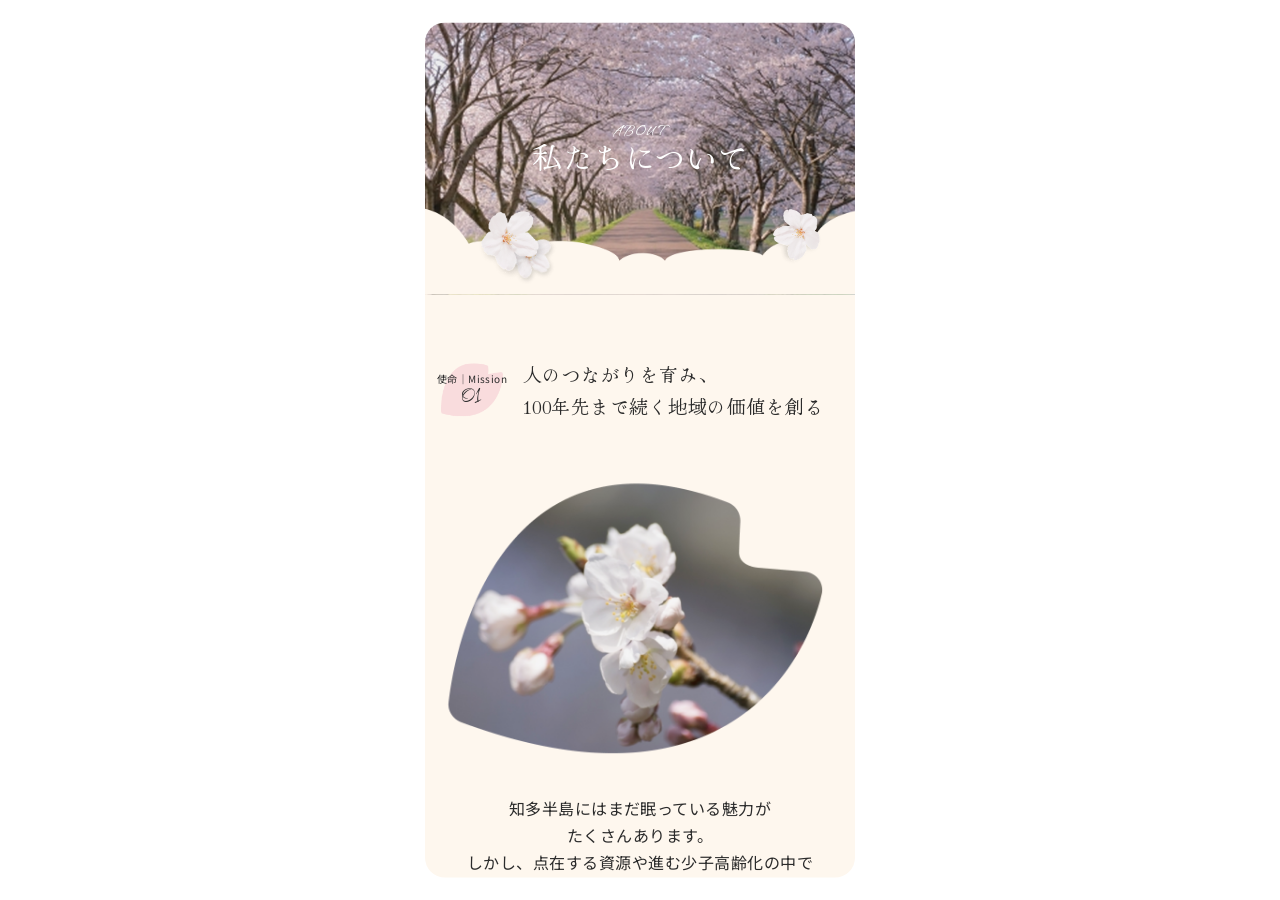
==== about.html @ f83f424d "about page 作成1" ====
<!doctype html>
<html lang="ja">

<head>
    <meta charset="UTF-8" />
    <meta name="viewport" content="width=device-width, initial-scale=1.0" />
    <title>
        一般社団法人
        心晴塾｜知多半島を桜の半島へ。地域活性化・環境・教育プロジェクト
    </title>
    <meta name="description"
        content="一般社団法人 心晴塾は、知多半島に10年で1万本の桜を植樹し、観光資源の創出、地域経済の活性化、次世代教育を推進しています。桜オーナー制度やeスポーツを通じた多世代交流など、持続可能な地域づくりを共創するパートナー・スポンサーを募集中です。" />

    <!-- Googleフォント -->
    <link rel="preconnect" href="https://fonts.googleapis.com" />
    <link rel="preconnect" href="https://fonts.gstatic.com" crossorigin />
    <link
        href="https://fonts.googleapis.com/css2?family=Hina+Mincho&family=Noto+Sans+JP:wght@100..900&family=Sassy+Frass&family=Vujahday+Script&display=swap"
        rel="stylesheet" />

    <!-- css -->
    <link rel="stylesheet" href="main.css" />
</head>

<body>
    <div class="petals">
        <!-- 画面左 -->
        <div class="petal"
            style="left: 5%; animation-duration: 13s;  animation-delay: 0s;   width: 30px; height: 30px;"></div>
        <div class="petal"
            style="left: 10%; animation-duration: 13s;  animation-delay: 6s;   width: 50px; height: 50px;"></div>
        <div class="petal"
            style="left: 25%; animation-duration: 13s;  animation-delay: 2.5s;   width: 36px; height: 36px;"></div>
        <div class="petal"
            style="left: 20%; animation-duration: 13s;  animation-delay: 10s;   width: 40px; height: 40px;"></div>
        <!-- 画面右 -->
        <div class="petal"
            style="left: 70%; animation-duration: 13s;  animation-delay: 6s;   width: 32px; height: 32px;"></div>
        <div class="petal" style="left: 82%; animation-duration: 13s; animation-delay: 1s; width: 40px; height: 40px;">
        </div>
        <div class="petal"
            style="left: 94%;  animation-duration: 13s; animation-delay: 10s; width: 34px; height: 34px;"></div>
    </div>

    <div class="body"> <!-- .body 430px固定 -->
        <div class="body__inner"> <!-- inner スクロール部分 -->

            <header></header>

            <main id="about">
                <div class="fv">
                    <h2 class="section-title"><span>ABOUT</span>私たちについて</h2>
                    <img src="img/fv-bg2.png" alt="背景" class="fv-bg">
                    <img src="img/haanbira-3.png" alt="花びら" class="hanabira-1 hanabira">
                    <img src="img/haanbira-3.png" alt="花びら" class="hanabira-2 hanabira">
                    <img src="img/haanbira-3.png" alt="花びら" class="hanabira-3 hanabira">
                </div>
                <section id="mission" class="wrapper">
                    <div class="box-title">
                        <div class="hanabira">
                            <span class="sub">使命｜Mission</span>
                            <span class="num">01</span>
                        </div>
                        <h2 class="box-title__main">
                            人のつながりを育み、<br>
                            100年先まで続く地域の価値を創る</h2>
                    </div>
                    <img src="img/about-sakura-1.png" alt="about-sakura-1">
                    <div class="intro-text">
                        <p class="text">知多半島にはまだ眠っている魅力が<br>たくさんあります。<br>
                            しかし、点在する資源や進む少子高齢化の中で<br>
                            町の活気が少しずつ失われているのも<br>事実です。 </p>

                        <p class="text">私たちは地域の人々が自らの手で<br>
                            未来を彩る力を信じています。<br>桜をシンボルに、映画やeスポーツという<br>
                            新しい感性を掛け合わせる。</p>

                        <p class="text">一本の苗木を植えるような小さな一歩が、<br>
                            やがて町全体を包み込み、<br>毎年誰もが帰りたくなるような<br>
                            「誇れる故郷」を創り出します。</p>
                    </div>

                    <div class="card-area">
                        <div class="box">
                            <ul class="cards">

                                <li class="card">
                                    <div class="card__header">
                                        <span class="en">TREE PLANTING</span>
                                        <span class="num">01</span>
                                    </div>

                                    <div class="card__body">
                                        <h3 class="title">次世代への責任</h3>
                                        <p class="lead">10年後、20年後の子どもたちが「この町が好きだ」と胸を張れる環境を、今ここから育みます。</p>
                                    </div>
                                </li>

                                <li class="card">
                                    <div class="card__header">
                                        <span class="en">TREE PLANTING</span>
                                        <span class="num">02</span>
                                    </div>

                                    <div class="card__body">
                                        <h3 class="title">地域の絆を深める</h3>
                                        <p class="lead">桜・映画・eスポーツ。共通の感動を通じて、
                                            世代を超えた多角的なコミュニティを再生します。</p>
                                    </div>
                                </li>

                                <li class="card">
                                    <div class="card__header">
                                        <span class="en">TREE PLANTING</span>
                                        <span class="num">03</span>
                                    </div>

                                    <div class="card__body">
                                        <h3 class="title">持続可能な成長</h3>
                                        <p class="lead">一時的なイベントで終わらせません。年間を通じて人が訪れるような仕組みづくりと独自の地域ブランドを確立します。</p>
                                    </div>
                                </li>
                            </ul>
                        </div>
                    </div>
                </section>

                <img src="img/about-divider.png" alt="about-divider">

                <section id="vision" class="wrapper">
                    <div class="box-title">
                        <div class="hanabira">
                            <span class="sub">未来｜Vision</span>
                            <span class="num">02</span>
                        </div>
                        <h2 class="box-title__main">
                            知多半島を“桜で人が巡り、<br>
                            心が巡る半島”へ</h2>
                    </div>
                    <img src="img/about-sakura-2.png" alt="about-sakura-2">
                    <div class="intro-text">
                        <p class="text">私たちが目指すのは単に桜を植えることではありません。
                            桜を軸に、人・教育・観光・文化が循環する
                            持続可能な地域モデルを実現することです。</p>

                        <p class="text">半島全体を一本の美しい「桜回廊」でつなぎ、
                            この場所を、世界中の人々が一生に一度は訪れたいと願う聖地へと塗り替えていきます。</p>
                    </div>

                    <div class="card-area">
                        <h3 class="section-title">1万本の桜がつむぐ、<br>4つの未来。</h3>
                        <p class="description">
                            10年で1万本の植樹を行い、42.195kmに及ぶ「桜ロード」を整備します。
                            これは、風景を変えるだけでなく、
                            観光・教育・地域の絆を再生するための挑戦です。
                        </p>
                        <div class="box">
                            <ul class="cards">

                                <li class="card">
                                    <div class="card__header">
                                        <span class="en">TREE PLANTING</span>
                                        <span class="num">01</span>
                                    </div>

                                    <div class="card__body">
                                        <h4 class="title">観光資源の創出</h4>
                                        <p class="lead">半島を彩る42.195kmの「桜回廊」を整備。毎年春に大規模イベントを開催し、国内外から人を呼び込む新たなシンボルを創ります。
                                        </p>
                                    </div>
                                </li>

                                <li class="card">
                                    <div class="card__header">
                                        <span class="en">TREE PLANTING</span>
                                        <span class="num">02</span>
                                    </div>

                                    <div class="card__body">
                                        <h4 class="title">次世代教育の場</h4>
                                        <p class="lead">桜を「植え、育てる」体験を通じ、子どもたちが郷土愛を育み、環境保全の大切さを学ぶ「生きた教育の場」を提供します。</p>
                                    </div>
                                </li>

                                <li class="card">
                                    <div class="card__header">
                                        <span class="en">TREE PLANTING</span>
                                        <span class="num">03</span>
                                    </div>

                                    <div class="card__body">
                                        <h4 class="title">地域経済の活性化</h4>
                                        <p class="lead">観光＋教育＋企業連携の複合モデルを構築。四季折々のイベントを通じて、年間を通して地域に活気と収益をもたらします。</p>
                                    </div>
                                </li>

                                <li class="card">
                                    <div class="card__header">
                                        <span class="en">TREE PLANTING</span>
                                        <span class="num">04</span>
                                    </div>

                                    <div class="card__body">
                                        <h4 class="title">現代文化と伝統の融合</h4>
                                        <p class="lead">地域の自然を守りながら、映画やeスポーツといった現代文化を融合。
                                            古き良き伝統を、新しい形で次世代へと引き継ぎます。</p>
                                    </div>
                                </li>
                            </ul>
                        </div>
                    </div>
                </section>

                <img src="img/about-divider2.png" alt="about-divider2">

                <section id="value" class="wrapper">
                    <div class="box-title">
                        <div class="hanabira">
                            <span class="sub">指針｜Value</span>
                            <span class="num">03</span>
                        </div>
                        <h2 class="box-title__main">私たちの約束すること</h2>
                    </div>
                    <img src="img/about-sakura-3.png" alt="about-sakura-3">
                    <div class="intro-text">
                        <p class="text">人を起点に。<br>
                            すべての事業は「目の前の一人」から始める。<br>
                            未来に残る価値を創る。<br>
                            短期ではなく、100年後に誇れる仕事をする共創する。<br>
                            企業・地域・学校・個人と手を取り合い、<br>
                            学び続ける地域をつくる。<br>
                            教育・体験・対話を通じて人間力を育む。</p>
                    </div>
                </section>

                <img src="img/about-divider3.png" alt="about-deco">

                <section id="message" class="wrapper">
                    <div class="box-title">
                        <div class="hanabira">
                            <span class="sub">想い｜Message</span>
                            <span class="num">04</span>
                        </div>
                        <h2 class="box-title__main">代表あいさつ</h2>
                    </div>
                    <div class="intro-text">
                        <p class="text message">「未来を植え、今を育てる。」<br>
                            私たちは、“桜を植える団体”ではありません。<br>
                            桜をきっかけに、人と人が出会い、関わり、<br>
                            そして新しい価値が生まれ続ける「仕組み」を創る団体です。</p>

                        <p class="text">知多半島は、歴史・文化・産業に
                            恵まれた素晴らしい地域です。
                            しかし一方で、若者の流出や地域の分断、
                            「訪れる理由の弱さ」という課題も抱えています。</p>

                        <p class="text">だからこそ私たちは、
                            この地に“毎年帰ってきたくなる理由”を
                            つくりたいと考えました。</p>

                        <p class="text">その象徴が「桜」です。
                            桜は、人の人生と深く結びつく存在です。
                            入学、卒業、出会い、別れ——
                            誰もが心の中に、桜の記憶を持っています。</p>

                        <p class="text">だからこそ私たちは、桜を「植える」のではなく、桜を通じて「人の記憶と関係性」を育てていきます。</p>
                        <p class="text"> また、私たちが大切にしているのは
                            “人の根っこを育てること”です。</p>

                        <p class="text">地域の歴史を学び、
                            先人の想いに触れ、
                            目の前の人に手を差し伸べる——</p>

                        <p class="text">そんな人が一人でも増えたとき、
                            その町は確実に強く、優しくなります。</p>

                        <p class="text">桜は、すぐには大きくなりません。時間をかけて根を張り、
                            やがて人々を集める存在になります。</p>

                        <p class="text">それは、まちづくりも、人づくりも同じです。</p>
                        <p class="text">私たちはこれからも、地域・企業・学校・行政と共に、この知多半島に“100年後も誇れる風景”を残していきます。</p>

                        <p class="text">一人ひとりの想いが重なり、
                            やがて満開になるその日を信じて。</p>

                        <p class="text">一般社団法人 心晴塾 <br>
                            代表　山中 智之</p>










                        </p>
                    </div>
                </section>

                <section id="company" class="wrapper">
                    <div class="box-title">
                        <div class="hanabira">
                            <span class="sub">私達｜Company</span>
                            <span class="num">05</span>
                        </div>
                        <h2 class="box-title__main">団体概要</h2>
                    </div>
                    <div class="inner">
                        <dl class="profile-list">
                            <div class="profile-item">
                                <dt>会社名</dt>
                                <dd>一般社団法人　心晴塾</dd>
                            </div>
                            <div class="profile-item">
                                <dt>設立</dt>
                                <dd>テキストテキストテキストテキスト</dd>
                            </div>
                            <div class="profile-item">
                                <dt>代表</dt>
                                <dd>山中智之</dd>
                            </div>
                            <div class="profile-item">
                                <dt>所在地</dt>
                                <dd>
                                    〒475-0081<br>
                                    愛知県半田市平地町4-165
                                </dd>
                            </div>
                            <div class="profile-item">
                                <dt>代表電話</dt>
                                <dd><a href="tel:080-9496-3177">080-9496-3177</a></dd>
                            </div>
                            <div class="profile-item">
                                <dt>メール</dt>
                                <dd><a href="mailto:yamanaka.shokupan@gmail.com">yamanaka.shokupan@gmail.com</a></dd>
                            </div>
                            <div class="profile-item">
                                <dt>事業内容</dt>
                                <dd>
                                    <ul>
                                        <li>桜の植樹・桜ロード整備による観光基盤の創出</li>
                                        <li>映画、eスポーツを活用した地域イベントの振興</li>
                                        <li>自治体・企業と連携した地域ブランディング事業</li>
                                    </ul>
                                </dd>
                            </div>
                        </dl>
                    </div>
                </section>

                <section class="contact">
                    <div class="wrapper">
                        <a class="flex">
                            <div class="left">
                                <h2 class="contact-title">CONTACT</h2>
                                <p class="contact-text">ご質問やご提案は、<br>いつでもお気軽にお送りください。</p>
                            </div>
                            <div class="right">
                                <img src="img/arrow.png" alt="矢印" class="arrow">
                            </div>
                        </a>
                    </div>
                </section>
---- main.css ----
@charset "UTF-8";
*,
*::before,
*::after {
  box-sizing: border-box;
}

body,
h1,
h2,
h3,
h4,
p,
figure,
blockquote,
dl,
dd {
  margin: 0;
}

ul,
ol {
  list-style: none;
  padding: 0;
  margin: 0;
}

html {
  scroll-behavior: smooth;
}

body {
  min-height: 100vh;
  text-rendering: optimizeSpeed;
  line-height: 1.5;
}

a {
  text-decoration: none;
  color: inherit;
}

img,
picture {
  max-width: 100%;
  display: block;
}

input,
button,
textarea,
select {
  font: inherit;
}

.section-title {
  line-height: 1.3;
  letter-spacing: 0.03em;
  font-weight: 700;
}

.text {
  line-height: 1.7;
  letter-spacing: 0.03em;
  font-weight: 400;
}

html {
  font-size: 62.5%;
}

body {
  font-size: 1.6rem;
  font-family: "Noto Sans JP", sans-serif;
  line-height: 1.7;
  letter-spacing: 0.03em;
  color: #2B2B2B;
  overflow-x: hidden;
  -webkit-font-smoothing: antialiased;
  margin: 0;
  background-image: url(../img/background.png);
  background-size: cover;
  background-position: center;
  background-attachment: fixed;
  position: fixed;
  z-index: 0;
}
@media (max-width: 768px) {
  body {
    background-image: none;
    background-color: #FFFFFF;
  }
}

a {
  text-decoration: none;
  color: inherit;
  display: inline-block;
  transition: opacity 0.3s;
}
a:hover {
  opacity: 0.7;
}

img {
  width: 100%;
  vertical-align: bottom;
  object-fit: cover;
}

.body {
  width: 430px;
  height: 95vh;
  position: fixed;
  top: 50%;
  left: 50%;
  transform: translate(-50%, -50%);
  text-align: center;
  border-radius: 20px;
  background-color: #FFFFFF;
  overflow: hidden;
  z-index: 1;
}
@media (max-width: 768px) {
  .body {
    width: 100%;
    height: 100vh;
    top: 0;
    transform: translate(-50%, 0);
    border-radius: 0;
  }
}
.body__inner {
  width: 100%;
  height: 100%;
  overflow-y: scroll;
  scroll-behavior: auto;
}
.body__inner::-webkit-scrollbar {
  display: none;
}

.petals {
  position: fixed;
  top: 0;
  left: 0;
  width: 100%;
  height: 100%;
  z-index: 0;
  pointer-events: none;
}
@media (max-width: 768px) {
  .petals {
    display: none;
  }
}
.petals .petal {
  position: absolute;
  top: -80px;
  width: 40px;
  height: 40px;
  background-image: url(../img/haanbira-1.png);
  background-size: contain;
  background-repeat: no-repeat;
  animation: fall linear infinite;
}
.petals .petal:nth-child(2) {
  background-image: url(../img/haanbira-3.png);
}
.petals .petal:nth-child(3), .petals .petal:nth-child(5) {
  background-image: url(../img/haanbira-2.png);
}

.wrapper {
  width: 100%;
  padding-inline: 16px;
  margin-inline: auto;
}

.section-title {
  font-size: 3rem;
  text-align: center;
  font-family: "Vujahday Script", "Hina Mincho", serif;
  color: #2B2B2B;
  font-weight: 400;
  margin-bottom: 15px;
}
.section-title span {
  display: block;
  font-size: 1.4rem;
  color: #CE7E8B;
}

.lead {
  font-weight: 400;
  margin-bottom: 60px;
}

.box-title {
  display: flex;
  justify-content: center;
  align-items: center;
  gap: 20px;
  margin-bottom: 30px;
}
.box-title .hanabira {
  width: 62px;
  height: 53px;
  line-height: 0.7;
  text-align: center;
  display: flex;
  flex-direction: column;
  justify-content: center;
  align-items: center;
  background-image: url(../img/hanabira-4.png);
  background-size: cover;
  background-position: center;
}
.box-title .hanabira .sub {
  font-size: 10px;
  white-space: nowrap;
}
.box-title .hanabira .num {
  font-size: 35px;
  font-family: "Sassy Frass", cursive;
}
.box-title__main {
  width: 80%;
  font-size: 2rem;
  text-align: left;
  font-family: "Hina Mincho", serif;
  font-weight: 400;
}
.box-title__main span {
  border-bottom: 3px solid #F9DCDD;
}

.btn {
  width: 180px;
  position: relative;
  text-align: center;
  font-family: "Noto Sans JP", sans-serif;
  color: #FFFFFF;
  font-weight: 700;
  background-color: #B6D176;
  border-radius: 40px;
  padding-block: 10px;
}
.btn img {
  width: 50px;
  height: 50px;
  position: absolute;
  right: 5px;
  bottom: -20px;
}

.text {
  font-size: 1.6rem;
}

@keyframes fall {
  0% {
    transform: translateX(0) rotate(0deg);
    opacity: 1;
    top: -80px;
  }
  80% {
    opacity: 1;
  }
  100% {
    transform: translateX(60px) rotate(720deg);
    opacity: 0;
    top: 100vh;
  }
}
#about .fv {
  position: relative;
  background: url(../img/fv-img.png);
  background-position: center;
  background-size: cover;
  padding: 100px 15px;
}
#about .fv .section-title {
  color: #FFFFFF;
}
#about .fv .section-title span {
  color: #FFFFFF;
}
#about .fv .fv-bg {
  position: absolute;
  left: 0;
  bottom: 0;
  z-index: 1;
}
#about .fv .hanabira {
  position: absolute;
}
#about .fv .hanabira-1 {
  width: 80px;
  height: 80px;
  left: 50px;
  bottom: 10px;
  z-index: 4;
}
#about .fv .hanabira-2 {
  width: 57px;
  height: 57px;
  left: 80px;
  bottom: 5px;
  transform: rotate(15deg);
  z-index: 3;
}
#about .fv .hanabira-3 {
  width: 66px;
  height: 66px;
  right: 30px;
  bottom: 30px;
  transform: rotate(150deg);
  z-index: 2;
}
#about .intro-text {
  font-size: 1.6rem;
}
#about .intro-text .text {
  padding-bottom: 40px;
}
#about .card-area {
  padding-bottom: 20px;
}
#about .card-area .cards .card {
  background-color: #FFFFFF;
  border-radius: 10px;
  border-top: 1px solid #CE7E8B;
  padding: 10px 16px;
  margin-bottom: 24px;
}
#about .card-area .cards .card__header {
  color: #CE7E8B;
  display: flex;
  justify-content: space-between;
  align-items: center;
  margin-bottom: 24px;
}
#about .card-area .cards .card__header .num {
  font-size: 2.5rem;
  font-family: "Hina Mincho", serif;
}
#about .card-area .cards .card__body {
  font-weight: 300;
  text-align: left;
}
#about .card-area .cards .card__body .title {
  font-size: 2rem;
  font-weight: 400;
  font-family: "Hina Mincho", serif;
  margin-bottom: 10px;
}
#about .card-area .cards .card__body .lead {
  font-weight: 300;
  margin-bottom: 15px;
}
#about .card-area .cards .card__body .list {
  list-style: disc;
  list-style-position: inside;
  margin-bottom: 10px;
}
#about #mission {
  background-color: #FEF7EE;
  padding-block: 64px 20px;
}
#about #mission .box-title__main {
  font-size: 1.85rem;
}
#about #vision {
  background: linear-gradient(to bottom, #FFFFFF 0%, #FAE8E4 90%, #FAE8E4 100%);
  padding-top: 64px;
}
#about #vision .intro-text {
  padding-bottom: 24px;
}
#about #vision .card-area h3 {
  font-size: 2.4rem;
  text-align: left;
  padding-bottom: 24px;
  margin-bottom: 0;
}
#about #vision .card-area .description {
  text-align: left;
  padding-bottom: 24px;
}
#about #value {
  padding-block: 64px 20px;
}
#about #value .text {
  font-size: 1.5rem;
}
#about #message {
  padding-block: 64px 40px;
  display: flex;
  flex-direction: column;
  align-items: center;
}
#about #message .intro-text {
  max-width: 350px;
}
#about #company {
  padding-block: 64px 40px;
}
#about #company .profile-list {
  border-top: 1px solid #f6f6f6;
}
#about #company .profile-list .profile-item {
  display: flex;
  padding: 24px 0;
  border-bottom: 1px solid #f6f6f6;
  align-items: flex-start;
}
#about #company .profile-list .profile-item dt {
  width: 30%;
  color: #CE7E8B;
  text-align: left;
  flex-shrink: 0;
}
#about #company .profile-list .profile-item dd {
  flex-grow: 1;
  color: #2B2B2B;
  line-height: 1.6;
  text-align: left;
  margin: 0;
}
#about #company .profile-list .profile-item dd a {
  text-decoration: none;
  color: inherit;
}
#about #company .profile-list .profile-item dd a:hover {
  text-decoration: underline;
}
#about #company .profile-list .profile-item dd ul {
  list-style: none;
  padding: 0;
}
#about #company .profile-list .profile-item dd ul li {
  position: relative;
  padding-left: 1.2em;
  padding-right: 1rem;
  margin-bottom: 0.5em;
}
#about #company .profile-list .profile-item dd ul li::before {
  content: "・";
  position: absolute;
  left: 0;
}
#about .contact {
  color: #FFFFFF;
  text-align: left;
  background-color: #FFFFFF;
  padding-block: 64px;
}
#about .contact .wrapper .flex {
  display: flex;
  justify-content: space-between;
  align-items: center;
  cursor: pointer;
  background: url(../img/contact-bg.png);
  background-position: center;
  background-size: cover;
  border-radius: 20px;
  padding: 30px;
}
#about .contact .wrapper .flex .left .contact-title {
  font-size: 2.8rem;
  font-weight: 400;
  margin-bottom: 8px;
}
#about .contact .wrapper .flex .left .contact-text {
  font-size: 1.4rem;
  font-weight: 400;
}
#about .contact .wrapper .flex .right .arrow {
  width: 50px;
  height: 50px;
}

#service .fv {
  position: relative;
  background: url(../img/fv-img.png);
  background-position: center;
  background-size: cover;
  padding: 100px 15px;
  margin-bottom: 60px;
}
#service .fv .section-title {
  color: #FFFFFF;
}
#service .fv .section-title span {
  color: #FFFFFF;
}
#service .fv .fv-bg {
  position: absolute;
  left: 0;
  bottom: 0;
  z-index: 1;
}
#service .fv .hanabira {
  position: absolute;
}
#service .fv .hanabira-1 {
  width: 80px;
  height: 80px;
  left: 50px;
  bottom: 10px;
  z-index: 4;
}
#service .fv .hanabira-2 {
  width: 57px;
  height: 57px;
  left: 80px;
  bottom: 5px;
  transform: rotate(15deg);
  z-index: 3;
}
#service .fv .hanabira-3 {
  width: 66px;
  height: 66px;
  right: 30px;
  bottom: 30px;
  transform: rotate(150deg);
  z-index: 2;
}
#service .reason {
  position: relative;
  margin-bottom: 30px;
}
#service .reason__title {
  font-size: 2.7rem;
}
#service .reason__list {
  width: 100%;
  height: 250px;
  position: relative;
}
#service .reason__list .item {
  width: 170px;
  position: absolute;
}
#service .reason__list .item:nth-child(1) {
  top: 0;
  left: 0;
  z-index: 3;
}
#service .reason__list .item:nth-child(2) {
  top: 30px;
  left: 50%;
  transform: translateX(-50%);
  z-index: 2;
}
#service .reason__list .item:nth-child(3) {
  top: 10px;
  right: 0;
  z-index: 1;
}
#service .reason .white-bg {
  width: 100%;
  position: absolute;
  left: 0;
  bottom: -30px;
}
#service .detail {
  text-align: left;
  background-color: #FEF7EE;
  padding: 64px 0px;
}
#service .detail__text {
  font-weight: 300;
  margin-bottom: 16px;
}
#service .detail__img {
  margin-bottom: 70px;
}
#service .detail__content {
  margin-bottom: 70px;
}
#service .detail__content .text {
  font-weight: 300;
}
#service .detail .title-h3 {
  position: relative;
  font-size: 2.4rem;
  font-family: "Vujahday Script", "Hina Mincho", serif;
  font-weight: 400;
  padding-left: 16px;
  margin-bottom: 16px;
}
#service .detail .title-h3::after {
  height: 100%;
  content: "";
  position: absolute;
  top: 0;
  left: 0;
  border-left: 3px solid #CE7E8B;
}
#service .detail__card-area {
  margin-bottom: 70px;
}
#service .detail__card-area .cards {
  padding-inline: 15px;
}
#service .detail__card-area .cards .card {
  background-color: #FFFFFF;
  border-radius: 10px;
  border-top: 1px solid #CE7E8B;
  padding: 10px 20px;
  margin-bottom: 24px;
}
#service .detail__card-area .cards .card__header {
  color: #CE7E8B;
  display: flex;
  justify-content: space-between;
  align-items: center;
  margin-bottom: 24px;
}
#service .detail__card-area .cards .card__header .num {
  font-size: 2.5rem;
  font-family: "Hina Mincho", serif;
}
#service .detail__card-area .cards .card__body {
  font-weight: 300;
}
#service .detail__card-area .cards .card__body .title {
  font-size: 2rem;
  font-weight: 400;
  font-family: "Hina Mincho", serif;
  margin-bottom: 10px;
}
#service .detail__card-area .cards .card__body .lead {
  font-weight: 300;
  margin-bottom: 15px;
}
#service .detail__card-area .cards .card__body .list {
  list-style: disc;
  list-style-position: inside;
  margin-bottom: 10px;
}
#service .detail .cta {
  position: relative;
  text-align: center;
  background: #FEF7EE;
  padding-bottom: 39px;
}
#service .detail .cta__title {
  font-size: 2.2rem;
  color: #CE7E8B;
  font-family: "Hina Mincho", serif;
  margin-bottom: 10px;
}
#service .detail .cta__text {
  font-weight: 300;
  margin-bottom: 30px;
}
#service .detail .cta__img {
  width: 100%;
  position: absolute;
  left: 0;
  bottom: -64px;
}
#service #sakura .card-section-sakura {
  height: 450vh;
  position: relative;
}
#service #sakura .card-section-sakura .box {
  height: 80vh;
  position: sticky;
  top: 60px;
}
#service #sakura .card-section-sakura .box .cards {
  height: 100%;
  position: relative;
}
#service #sakura .card-section-sakura .box .cards .card {
  width: 93%;
  position: absolute;
  top: 0;
  left: 50%;
  opacity: 0;
  transform: translateX(-50%) translateY(40px);
  transition: 0.7s ease;
  margin: 0 auto;
}
#service #sakura .card-section-sakura .box .cards .card.active {
  opacity: 1;
  transform: translateX(-50%) translateY(0);
}
#service #sakura .card-section-sakura .box .card-nav {
  position: absolute;
  right: -10px;
  top: 50%;
  transform: translateY(-50%);
  display: flex;
  flex-direction: column;
  gap: 12px;
  z-index: 10;
}
#service #sakura .card-section-sakura .box .card-nav__dot {
  width: 10px;
  height: 10px;
  border-radius: 50%;
  background-color: #CE7E8B;
  opacity: 0.3;
  transition: all 0.3s ease;
}
#service #sakura .card-section-sakura .box .card-nav__dot.active {
  opacity: 1;
  width: 20px;
  height: 20px;
  border-radius: 0;
  background: url("../img/card-point.png") center/contain no-repeat;
  background-color: transparent;
}
#service #movie {
  position: relative;
  background-color: #FFFFFF;
}
#service #movie .card {
  background-color: rgba(250, 232, 228, 0.3);
}
#service #movie .white-bg {
  width: 100%;
  position: absolute;
  left: 0;
  bottom: 0;
}
#service #esports {
  position: relative;
}
#service #esports .card-section-esports {
  height: 250vh;
  position: relative;
}
#service #esports .card-section-esports .box {
  height: 70vh;
  position: sticky;
  top: 60px;
}
#service #esports .card-section-esports .box .cards {
  height: 100%;
  position: relative;
}
#service #esports .card-section-esports .box .cards .card {
  width: 93%;
  position: absolute;
  top: 0;
  left: 50%;
  opacity: 0;
  transform: translateX(-50%) translateY(40px);
  transition: 0.7s ease;
  margin: 0 auto;
}
#service #esports .card-section-esports .box .cards .card.active {
  opacity: 1;
  transform: translateX(-50%) translateY(0);
}
#service #esports .card-section-esports .box .card-nav {
  position: absolute;
  right: -10px;
  top: 50%;
  transform: translateY(-50%);
  display: flex;
  flex-direction: column;
  gap: 12px;
  z-index: 10;
}
#service #esports .card-section-esports .box .card-nav__dot {
  width: 10px;
  height: 10px;
  border-radius: 50%;
  background-color: #CE7E8B;
  opacity: 0.3;
  transition: all 0.3s ease;
}
#service #esports .card-section-esports .box .card-nav__dot.active {
  opacity: 1;
  width: 20px;
  height: 20px;
  border-radius: 0;
  background: url("../img/card-point.png") center/contain no-repeat;
  background-color: transparent;
}
#service #esports .white-bg {
  width: 100%;
  position: absolute;
  left: 0;
  bottom: -35px;
  transform: rotate(180deg);
}
#service .contact {
  color: #FFFFFF;
  text-align: left;
  background-color: #FFFFFF;
  padding-block: 64px;
}
#service .contact .wrapper .flex {
  display: flex;
  justify-content: space-between;
  align-items: center;
  cursor: pointer;
  background: url(../img/contact-bg.png);
  background-position: center;
  background-size: cover;
  border-radius: 20px;
  padding: 30px;
}
#service .contact .wrapper .flex .left .contact-title {
  font-size: 2.8rem;
  font-weight: 400;
  margin-bottom: 8px;
}
#service .contact .wrapper .flex .left .contact-text {
  font-size: 1.4rem;
  font-weight: 400;
}
#service .contact .wrapper .flex .right .arrow {
  width: 50px;
  height: 50px;
}/*# sourceMappingURL=main.css.map */
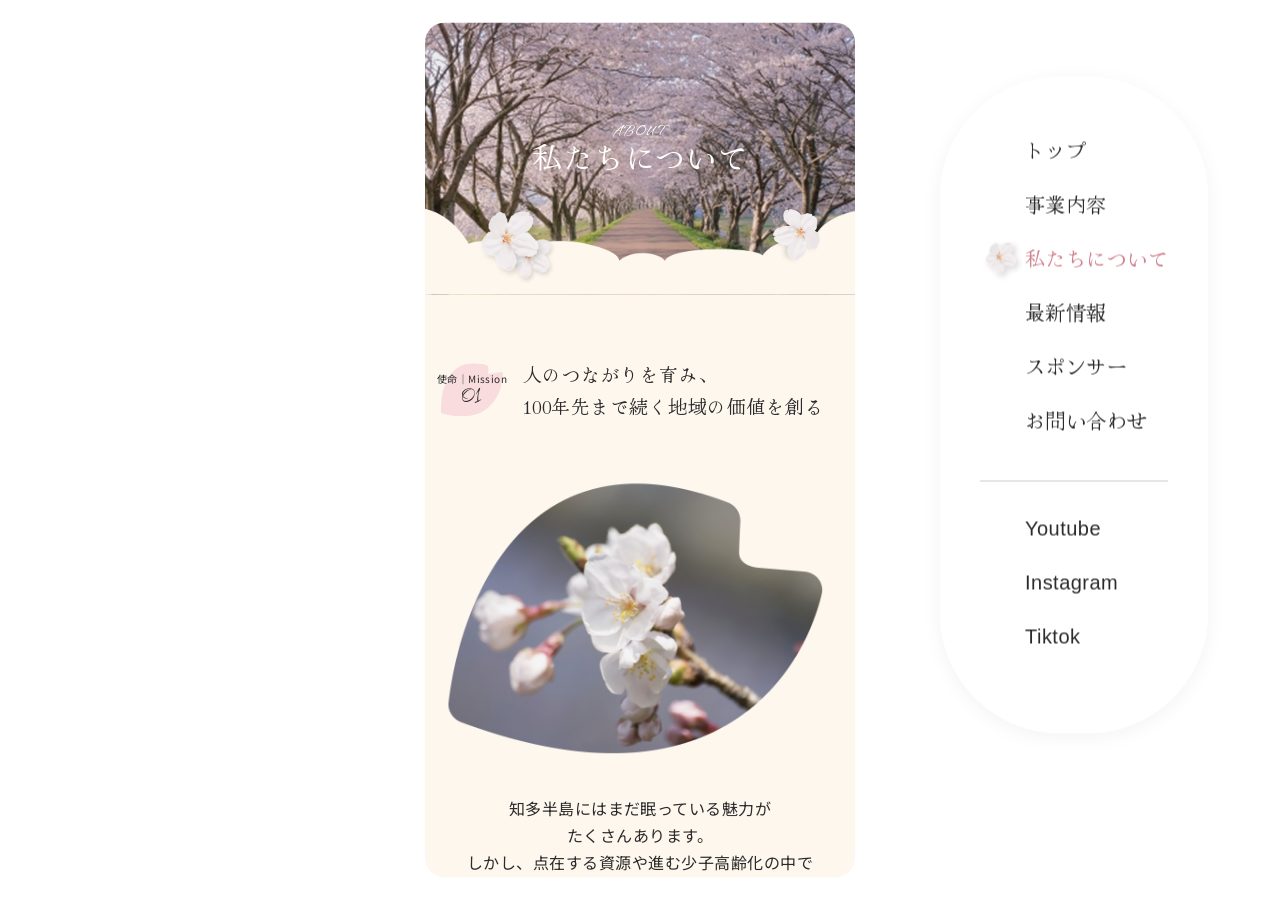
==== commit 67d2838f: "footer/header 作成1" ====
--- a/about.html
+++ b/about.html
@@ -15,14 +15,83 @@
     <link rel="preconnect" href="https://fonts.googleapis.com" />
     <link rel="preconnect" href="https://fonts.gstatic.com" crossorigin />
     <link
-        href="https://fonts.googleapis.com/css2?family=Hina+Mincho&family=Noto+Sans+JP:wght@100..900&family=Sassy+Frass&family=Vujahday+Script&display=swap"
+        href="https://fonts.googleapis.com/css2?family=Hina+Mincho&family=Noto+Sans+JP:wght@100..900&family=Old+Standard+TT:ital,wght@0,400;0,700;1,400&family=Sassy+Frass&family=Vujahday+Script&display=swap"
         rel="stylesheet" />
+
 
     <!-- css -->
     <link rel="stylesheet" href="main.css" />
 </head>
 
 <body>
+    <aside class="side-menu">
+        <div class="side-menu__inner">
+            <nav class="side-menu__nav">
+                <ul class="side-menu__list">
+                    <li>
+                        <a href="index.html">
+                            <img src="img/header-deco.png" alt="" class="sakura-icon">
+                            トップ
+                        </a>
+                    </li>
+                    <li>
+                        <a href="service.html">
+                            <img src="img/header-deco.png" alt="" class="sakura-icon">
+                            事業内容
+                        </a>
+                    </li>
+                    <li class="is-active">
+                        <a href="about.html">
+                            <img src="img/header-deco.png" alt="" class="sakura-icon">
+                            私たちについて
+                        </a>
+                    </li>
+                    <li>
+                        <a href="blog.html">
+                            <img src="img/header-deco.png" alt="" class="sakura-icon">
+                            最新情報
+                        </a>
+                    </li>
+                    <li>
+                        <a href="sponsor.html">
+                            <img src="img/header-deco.png" alt="" class="sakura-icon">
+                            スポンサー
+                        </a>
+                    </li>
+                    <li>
+                        <a href="contact.html">
+                            <img src="img/header-deco.png" alt="" class="sakura-icon">
+                            お問い合わせ
+                        </a>
+                    </li>
+                </ul>
+            </nav>
+
+            <nav class="side-menu__sub">
+                <ul class="side-menu__list">
+                    <li>
+                        <a href="#" target="_blank">
+                            <img src="img/header-deco.png" alt="" class="sakura-icon">
+                            Youtube
+                        </a>
+                    </li>
+                    <li>
+                        <a href="#" target="_blank">
+                            <img src="img/header-deco.png" alt="" class="sakura-icon">
+                            Instagram
+                        </a>
+                    </li>
+                    <li>
+                        <a href="#" target="_blank">
+                            <img src="img/header-deco.png" alt="" class="sakura-icon">
+                            Tiktok
+                        </a>
+                    </li>
+                </ul>
+            </nav>
+        </div>
+    </aside>
+
     <div class="petals">
         <!-- 画面左 -->
         <div class="petal"
@@ -362,4 +431,60 @@
                             </div>
                         </a>
                     </div>
-                </section>+                </section>
+
+
+            </main>
+
+            <footer>
+                <div class="footer__inner wrapper">
+                    <div class="footer__content">
+                        <div class="footer__info">
+                            <h2 class="footer__logo">心晴塾</h2>
+                            <div class="footer__contact">
+                                <p class="footer__tel"><a href="tel:080-9496-3177">080-9496-3177</a></p>
+                                <p class="footer__email"><a
+                                        href="mailto:yamanaka.shokupan@gmail.com">yamanaka.shokupan@gmail.com</a>
+                                </p>
+                            </div>
+                            <ul class="footer__sns">
+                                <li><a href="#" target="_blank"><img src="img/footer-icon-fv.png" alt="Facebook"></a>
+                                </li>
+                                <li><a href="#" target="_blank"><img src="img/footer-icon-ig.png" alt="Instagram"></a>
+                                </li>
+                                <li><a href="#" target="_blank"><img src="img/footer-icon-x.png" alt="X"></a></li>
+                                <li><a href="#" target="_blank"><img src="img/footer-icon-yt.png" alt="YouTube"></a>
+                                </li>
+                            </ul>
+                        </div>
+
+                        <nav class="footer__nav">
+                            <ul class="footer__menu">
+                                <li><a href="service.html">トップ</a></li>
+                                <li><a href="service.html">事業内容</a></li>
+                                <li><a href="about.html">私たちについて</a></li>
+                                <li><a href="blog.html">最新情報</a></li>
+                                <li><a href="sponsor.html">スポンサー</a></li>
+                                <li><a href="contact.html">お問い合わせ</a></li>
+                            </ul>
+                        </nav>
+                    </div>
+
+                    <div class="footer__bottom">
+                        <hr class="footer__line">
+                        <p class="footer__copyright">&copy; 2026年 心晴塾</p>
+                        <ul class="footer__sub-links">
+                            <li><a href="#">利用規約</a></li>
+                            <li><a href="#">プライバシーポリシー</a></li>
+                        </ul>
+                    </div>
+                </div>
+            </footer>
+            <script src="https://ajax.googleapis.com/ajax/libs/jquery/3.6.0/jquery.min.js"></script>
+            <script src="main.js"></script>
+        </div>
+    </div>
+
+</body>
+
+</html>
--- a/main.css
+++ b/main.css
@@ -273,190 +273,388 @@
     top: 100vh;
   }
 }
-#about .fv {
-  position: relative;
-  background: url(../img/fv-img.png);
-  background-position: center;
-  background-size: cover;
-  padding: 100px 15px;
-}
-#about .fv .section-title {
-  color: #FFFFFF;
-}
-#about .fv .section-title span {
-  color: #FFFFFF;
-}
-#about .fv .fv-bg {
-  position: absolute;
-  left: 0;
-  bottom: 0;
+.side-menu {
+  display: none;
+}
+@media (min-width: 1024px) {
+  .side-menu {
+    display: block;
+    position: fixed;
+    top: 45%;
+    transform: translateY(-50%);
+    left: calc(50% + 300px);
+    z-index: 100;
+  }
+  .side-menu__inner {
+    background: rgba(255, 255, 255, 0.4);
+    backdrop-filter: blur(10px);
+    padding: 60px 40px;
+    border-radius: 120px;
+    box-shadow: 0 4px 20px rgba(0, 0, 0, 0.05);
+  }
+  .side-menu__list {
+    list-style: none;
+    padding: 0;
+  }
+  .side-menu__list li {
+    margin-bottom: 20px;
+  }
+  .side-menu__list li a {
+    position: relative;
+    display: block;
+    padding-left: 45px;
+    text-decoration: none;
+    color: #2B2B2B;
+    font-family: "Vujahday Script", "Hina Mincho", serif;
+    font-size: 2rem;
+    transition: color 0.3s ease;
+  }
+  .side-menu__list li a .sakura-icon {
+    position: absolute;
+    left: 0;
+    top: 50%;
+    transform: translateY(-50%) translateX(-10px);
+    width: 50px;
+    height: auto;
+    opacity: 0;
+    transition: all 0.3s ease;
+    pointer-events: none;
+  }
+  .side-menu__list li a:hover {
+    color: #CE7E8B;
+  }
+  .side-menu__list li a:hover .sakura-icon {
+    opacity: 1;
+    transform: translateY(-50%) translateX(0);
+  }
+  .side-menu__list li.is-active a {
+    color: #CE7E8B;
+  }
+  .side-menu__list li.is-active a .sakura-icon {
+    opacity: 1;
+    transform: translateY(-50%) translateX(0);
+  }
+  .side-menu__sub {
+    margin-top: 40px;
+    border-top: 1px solid rgba(0, 0, 0, 0.2);
+    padding-top: 30px;
+  }
+  .side-menu__sub .side-menu__list a {
+    font-size: 2rem;
+    color: #2B2B2B;
+    font-family: "Old Standard TT", sans-serif;
+  }
+  .side-menu__sub .side-menu__list a:hover {
+    color: #CE7E8B;
+  }
+}
+
+.footer__inner {
+  padding-block: 60px;
+  color: #2B2B2B;
+  background-color: #FEF7EE;
+}
+.footer__content {
+  display: flex;
+  justify-content: space-between;
+  align-items: flex-end;
+  gap: 40px;
+  margin-bottom: 50px;
+}
+.footer__info {
+  text-align: left;
+}
+.footer__logo {
+  font-size: 3rem;
+  font-weight: 400;
+  font-family: "Vujahday Script", "Hina Mincho", serif;
+  margin-bottom: 24px;
+  display: inline-block;
+}
+.footer__contact {
+  margin-bottom: 12px;
+}
+.footer__contact a {
+  text-decoration: none;
+  color: inherit;
+  font-size: 1.2rem;
+}
+.footer__sns {
+  display: flex;
+  gap: 5px;
+  list-style: none;
+  padding: 0;
+  line-height: 1;
+}
+.footer__sns li img {
+  width: 35px;
+  height: auto;
+  transition: opacity 0.3s;
+}
+.footer__sns li img:hover {
+  opacity: 0.7;
+}
+.footer__menu {
+  text-align: left;
+  padding-top: 10px;
+}
+.footer__menu li {
+  margin-bottom: 16px;
+  line-height: 1;
+}
+.footer__menu li:last-child {
+  margin-bottom: 0;
+}
+.footer__menu li a {
+  text-decoration: none;
+  color: inherit;
+  font-size: 1.2rem;
+  transition: color 0.3s;
+  font-family: "Vujahday Script", "Hina Mincho", serif;
+}
+.footer__menu li a:hover {
+  color: #CE7E8B;
+}
+.footer__line {
+  border: none;
+  border-top: 1px solid #ccc;
+  margin-bottom: 20px;
+}
+.footer__copyright {
+  text-align: left;
+}
+.footer__bottom {
+  font-size: 0.8rem;
+  color: #666;
+}
+.footer__sub-links {
+  display: flex;
+  gap: 15px;
+  list-style: none;
+  padding: 0;
+  margin-top: 10px;
+}
+.footer__sub-links a {
+  text-decoration: none;
+  color: inherit;
+}
+.footer__sub-links a:hover {
+  text-decoration: underline;
+}
+
+#top .section-title-span {
+  color: #CE7E8B;
+  font-family: "Vujahday Script", "Hina Mincho", serif;
+}
+#top #service {
+  background-color: #FEF7EE;
+  padding-block: 64px 20px;
+  display: flex;
+  flex-direction: column;
+  align-items: center;
+}
+#top #service .service-list {
+  position: relative;
+  width: 100%;
+  height: 550px;
+}
+#top #service .service-list .item {
+  position: absolute;
+}
+#top #service .service-list .item.service1 {
+  top: 48px;
+  left: 2%;
   z-index: 1;
-}
-#about .fv .hanabira {
-  position: absolute;
-}
-#about .fv .hanabira-1 {
-  width: 80px;
-  height: 80px;
-  left: 50px;
-  bottom: 10px;
-  z-index: 4;
-}
-#about .fv .hanabira-2 {
-  width: 57px;
-  height: 57px;
-  left: 80px;
-  bottom: 5px;
-  transform: rotate(15deg);
+  width: 272px;
+}
+#top #service .service-list .item.service2 {
+  top: 190px;
+  right: -5%;
+  z-index: 2;
+  width: 232px;
+}
+#top #service .service-list .item.service3 {
+  top: 310px;
+  left: 3%;
   z-index: 3;
-}
-#about .fv .hanabira-3 {
-  width: 66px;
-  height: 66px;
-  right: 30px;
-  bottom: 30px;
-  transform: rotate(150deg);
-  z-index: 2;
-}
-#about .intro-text {
-  font-size: 1.6rem;
-}
-#about .intro-text .text {
-  padding-bottom: 40px;
-}
-#about .card-area {
-  padding-bottom: 20px;
-}
-#about .card-area .cards .card {
-  background-color: #FFFFFF;
-  border-radius: 10px;
-  border-top: 1px solid #CE7E8B;
-  padding: 10px 16px;
-  margin-bottom: 24px;
-}
-#about .card-area .cards .card__header {
+  width: 230px;
+}
+#top .cta {
+  position: relative;
+  text-align: center;
+  padding-block: 24px 39px;
+}
+#top .cta__title {
+  font-size: 2.2rem;
   color: #CE7E8B;
-  display: flex;
-  justify-content: space-between;
-  align-items: center;
-  margin-bottom: 24px;
-}
-#about .card-area .cards .card__header .num {
-  font-size: 2.5rem;
-  font-family: "Hina Mincho", serif;
-}
-#about .card-area .cards .card__body {
-  font-weight: 300;
-  text-align: left;
-}
-#about .card-area .cards .card__body .title {
-  font-size: 2rem;
-  font-weight: 400;
   font-family: "Hina Mincho", serif;
   margin-bottom: 10px;
 }
-#about .card-area .cards .card__body .lead {
+#top .cta__text {
   font-weight: 300;
-  margin-bottom: 15px;
-}
-#about .card-area .cards .card__body .list {
-  list-style: disc;
-  list-style-position: inside;
-  margin-bottom: 10px;
-}
-#about #mission {
+  margin-bottom: 30px;
+}
+#top .cta__img {
+  width: 100%;
+  position: absolute;
+  left: 0;
+  bottom: -64px;
+}
+#top #about {
   background-color: #FEF7EE;
   padding-block: 64px 20px;
 }
-#about #mission .box-title__main {
-  font-size: 1.85rem;
-}
-#about #vision {
-  background: linear-gradient(to bottom, #FFFFFF 0%, #FAE8E4 90%, #FAE8E4 100%);
+#top #about ul {
   padding-top: 64px;
 }
-#about #vision .intro-text {
-  padding-bottom: 24px;
-}
-#about #vision .card-area h3 {
-  font-size: 2.4rem;
-  text-align: left;
-  padding-bottom: 24px;
-  margin-bottom: 0;
-}
-#about #vision .card-area .description {
-  text-align: left;
-  padding-bottom: 24px;
-}
-#about #value {
-  padding-block: 64px 20px;
-}
-#about #value .text {
-  font-size: 1.5rem;
-}
-#about #message {
-  padding-block: 64px 40px;
+#top #about ul li img {
+  padding-bottom: 20px;
+}
+#top #about ul li .img-left {
+  padding-right: 48px;
+}
+#top #about ul li .img-right {
+  padding-left: 16px;
+}
+#top #about ul li .box-title {
+  width: 400px;
+  margin-bottom: 16px;
+}
+#top #about ul li .button {
+  display: flex;
+  justify-content: flex-start;
+  padding-bottom: 64px;
+}
+#top #about ul li .btn-detail {
+  display: inline-block;
+  padding: 4px 24px;
+  border: 1px solid #2B2B2B;
+  border-radius: 8px;
+  color: #2B2B2B;
+  text-decoration: none;
+  font-size: 1.4rem;
+  background-color: transparent;
+  transition: all 0.3s;
+}
+#top #about ul li .btn-detail:hover {
+  background-color: #CE7E8B;
+  color: #FFFFFF;
+  border: 1px solid #CE7E8B;
+}
+#top #cta {
+  padding-bottom: 40px;
+}
+#top #cta .sponsor {
+  padding-block: 32px;
+}
+#top #cta .sponsor p {
+  font-size: 1.6rem;
+  font-family: "Vujahday Script", "Hina Mincho", serif;
+}
+#top #cta .cta-box {
+  position: relative;
+  text-align: center;
+  padding-block: 24px 39px;
+  background-color: #FEF7EE;
+  border-radius: 10px;
+  position: relative;
+}
+#top #cta .cta-box:before {
+  content: "";
+  width: 398px;
+  height: 210px;
+  background-color: transparent;
+  border: 0.7px solid #2B2B2B;
+  border-radius: 10px;
+  position: absolute;
+  top: -5px;
+  left: -5px;
+}
+#top #cta .cta-box__title {
+  font-size: 2.2rem;
+  color: #CE7E8B;
+  font-family: "Hina Mincho", serif;
+  margin-bottom: 10px;
+}
+#top #cta .cta-box__text {
+  font-weight: 300;
+  margin-bottom: 30px;
+}
+#top #cta .cta-box__img {
+  width: 100%;
+  position: absolute;
+  left: 0;
+  bottom: -64px;
+}
+#top #news {
+  background-color: rgb(250, 232, 228);
+  padding-block: 64px;
+}
+#top #news .news-container {
+  margin-bottom: 60px;
+  padding-top: 60px;
+}
+#top #news .news-container .news-list {
   display: flex;
   flex-direction: column;
+  gap: 12px;
+}
+#top #news .news-container .news-item {
+  background: #FFFFFF;
+  border-radius: 12px;
+  box-shadow: 0 2px 8px rgba(0, 0, 0, 0.05);
+  transition: transform 0.2s;
+}
+#top #news .news-container .news-item:hover {
+  transform: translateY(-2px);
+}
+#top #news .news-container .news-item .news-link {
+  display: flex;
   align-items: center;
-}
-#about #message .intro-text {
-  max-width: 350px;
-}
-#about #company {
-  padding-block: 64px 40px;
-}
-#about #company .profile-list {
-  border-top: 1px solid #f6f6f6;
-}
-#about #company .profile-list .profile-item {
-  display: flex;
-  padding: 24px 0;
-  border-bottom: 1px solid #f6f6f6;
-  align-items: flex-start;
-}
-#about #company .profile-list .profile-item dt {
-  width: 30%;
-  color: #CE7E8B;
-  text-align: left;
+  justify-content: space-between;
+  padding: 20px;
+  text-decoration: none;
+  color: #2B2B2B;
+}
+#top #news .news-container .news-item .news-header {
+  display: flex;
+  align-items: center;
+  gap: 10px;
+  margin-bottom: 4px;
+}
+#top #news .news-container .news-item .news-header .sakura-icon {
+  width: 24px;
+  height: 24px;
+  background: url("../img/top-sakura-deco.png") no-repeat center/contain;
   flex-shrink: 0;
 }
-#about #company .profile-list .profile-item dd {
-  flex-grow: 1;
-  color: #2B2B2B;
-  line-height: 1.6;
-  text-align: left;
-  margin: 0;
-}
-#about #company .profile-list .profile-item dd a {
-  text-decoration: none;
-  color: inherit;
-}
-#about #company .profile-list .profile-item dd a:hover {
-  text-decoration: underline;
-}
-#about #company .profile-list .profile-item dd ul {
-  list-style: none;
-  padding: 0;
-}
-#about #company .profile-list .profile-item dd ul li {
-  position: relative;
-  padding-left: 1.2em;
-  padding-right: 1rem;
-  margin-bottom: 0.5em;
-}
-#about #company .profile-list .profile-item dd ul li::before {
-  content: "・";
-  position: absolute;
-  left: 0;
-}
-#about .contact {
+#top #news .news-container .news-item .news-header .news-title {
+  font-size: 2.2rem;
+  font-weight: 400;
+  font-family: "Vujahday Script", "Hina Mincho", serif;
+}
+#top #news .news-container .news-item .news-category {
+  font-size: 1rem;
+  color: #bbb;
+  margin-left: 4px;
+  text-align: left;
+}
+#top #news .news-container .news-item .arrow-icon {
+  width: 10px;
+  height: 10px;
+  border-top: 2px solid #ffb6c1;
+  border-right: 2px solid #ffb6c1;
+  transform: rotate(45deg);
+  margin-left: 10px;
+}
+#top .contact {
   color: #FFFFFF;
   text-align: left;
   background-color: #FFFFFF;
   padding-block: 64px;
-}
-#about .contact .wrapper .flex {
+  position: relative;
+}
+#top .contact .wrapper .flex {
   display: flex;
   justify-content: space-between;
   align-items: center;
@@ -467,51 +665,57 @@
   border-radius: 20px;
   padding: 30px;
 }
-#about .contact .wrapper .flex .left .contact-title {
+#top .contact .wrapper .flex .left .contact-title {
   font-size: 2.8rem;
   font-weight: 400;
   margin-bottom: 8px;
 }
-#about .contact .wrapper .flex .left .contact-text {
+#top .contact .wrapper .flex .left .contact-text {
   font-size: 1.4rem;
   font-weight: 400;
 }
-#about .contact .wrapper .flex .right .arrow {
+#top .contact .wrapper .flex .right .arrow {
   width: 50px;
   height: 50px;
 }
-
-#service .fv {
+#top .contact .before-footer-deco {
+  width: 150px;
+  overflow: hidden;
+  position: absolute;
+  bottom: -20%;
+  right: 0;
+}
+
+#about .fv {
   position: relative;
   background: url(../img/fv-img.png);
   background-position: center;
   background-size: cover;
   padding: 100px 15px;
-  margin-bottom: 60px;
-}
-#service .fv .section-title {
+}
+#about .fv .section-title {
   color: #FFFFFF;
 }
-#service .fv .section-title span {
+#about .fv .section-title span {
   color: #FFFFFF;
 }
-#service .fv .fv-bg {
+#about .fv .fv-bg {
   position: absolute;
   left: 0;
   bottom: 0;
   z-index: 1;
 }
-#service .fv .hanabira {
-  position: absolute;
-}
-#service .fv .hanabira-1 {
+#about .fv .hanabira {
+  position: absolute;
+}
+#about .fv .hanabira-1 {
   width: 80px;
   height: 80px;
   left: 50px;
   bottom: 10px;
   z-index: 4;
 }
-#service .fv .hanabira-2 {
+#about .fv .hanabira-2 {
   width: 57px;
   height: 57px;
   left: 80px;
@@ -519,7 +723,7 @@
   transform: rotate(15deg);
   z-index: 3;
 }
-#service .fv .hanabira-3 {
+#about .fv .hanabira-3 {
   width: 66px;
   height: 66px;
   right: 30px;
@@ -527,278 +731,151 @@
   transform: rotate(150deg);
   z-index: 2;
 }
-#service .reason {
-  position: relative;
-  margin-bottom: 30px;
-}
-#service .reason__title {
-  font-size: 2.7rem;
-}
-#service .reason__list {
-  width: 100%;
-  height: 250px;
-  position: relative;
-}
-#service .reason__list .item {
-  width: 170px;
-  position: absolute;
-}
-#service .reason__list .item:nth-child(1) {
-  top: 0;
-  left: 0;
-  z-index: 3;
-}
-#service .reason__list .item:nth-child(2) {
-  top: 30px;
-  left: 50%;
-  transform: translateX(-50%);
-  z-index: 2;
-}
-#service .reason__list .item:nth-child(3) {
-  top: 10px;
-  right: 0;
-  z-index: 1;
-}
-#service .reason .white-bg {
-  width: 100%;
-  position: absolute;
-  left: 0;
-  bottom: -30px;
-}
-#service .detail {
-  text-align: left;
-  background-color: #FEF7EE;
-  padding: 64px 0px;
-}
-#service .detail__text {
-  font-weight: 300;
-  margin-bottom: 16px;
-}
-#service .detail__img {
-  margin-bottom: 70px;
-}
-#service .detail__content {
-  margin-bottom: 70px;
-}
-#service .detail__content .text {
-  font-weight: 300;
-}
-#service .detail .title-h3 {
-  position: relative;
-  font-size: 2.4rem;
-  font-family: "Vujahday Script", "Hina Mincho", serif;
-  font-weight: 400;
-  padding-left: 16px;
-  margin-bottom: 16px;
-}
-#service .detail .title-h3::after {
-  height: 100%;
-  content: "";
-  position: absolute;
-  top: 0;
-  left: 0;
-  border-left: 3px solid #CE7E8B;
-}
-#service .detail__card-area {
-  margin-bottom: 70px;
-}
-#service .detail__card-area .cards {
-  padding-inline: 15px;
-}
-#service .detail__card-area .cards .card {
+#about .intro-text {
+  font-size: 1.6rem;
+}
+#about .intro-text .text {
+  padding-bottom: 40px;
+}
+#about .card-area {
+  padding-bottom: 20px;
+}
+#about .card-area .cards .card {
   background-color: #FFFFFF;
   border-radius: 10px;
   border-top: 1px solid #CE7E8B;
-  padding: 10px 20px;
+  padding: 10px 16px;
   margin-bottom: 24px;
 }
-#service .detail__card-area .cards .card__header {
+#about .card-area .cards .card__header {
   color: #CE7E8B;
   display: flex;
   justify-content: space-between;
   align-items: center;
   margin-bottom: 24px;
 }
-#service .detail__card-area .cards .card__header .num {
+#about .card-area .cards .card__header .num {
   font-size: 2.5rem;
   font-family: "Hina Mincho", serif;
 }
-#service .detail__card-area .cards .card__body {
+#about .card-area .cards .card__body {
   font-weight: 300;
-}
-#service .detail__card-area .cards .card__body .title {
+  text-align: left;
+}
+#about .card-area .cards .card__body .title {
   font-size: 2rem;
   font-weight: 400;
   font-family: "Hina Mincho", serif;
   margin-bottom: 10px;
 }
-#service .detail__card-area .cards .card__body .lead {
+#about .card-area .cards .card__body .lead {
   font-weight: 300;
   margin-bottom: 15px;
 }
-#service .detail__card-area .cards .card__body .list {
+#about .card-area .cards .card__body .list {
   list-style: disc;
   list-style-position: inside;
   margin-bottom: 10px;
 }
-#service .detail .cta {
-  position: relative;
-  text-align: center;
-  background: #FEF7EE;
-  padding-bottom: 39px;
-}
-#service .detail .cta__title {
-  font-size: 2.2rem;
+#about #mission {
+  background-color: #FEF7EE;
+  padding-block: 64px 20px;
+}
+#about #mission .box-title__main {
+  font-size: 1.85rem;
+}
+#about #vision {
+  background: linear-gradient(to bottom, #FFFFFF 0%, #FAE8E4 90%, #FAE8E4 100%);
+  padding-top: 64px;
+  display: flex;
+  flex-direction: column;
+  align-items: center;
+}
+#about #vision .intro-text {
+  padding-bottom: 24px;
+}
+#about #vision .card-area h3 {
+  font-size: 2.4rem;
+  text-align: left;
+  padding-bottom: 24px;
+  margin-bottom: 0;
+}
+#about #vision .card-area .description {
+  text-align: left;
+  padding-bottom: 24px;
+}
+#about #value {
+  padding-block: 64px 20px;
+  display: flex;
+  flex-direction: column;
+  align-items: center;
+}
+#about #value .text {
+  font-size: 1.5rem;
+}
+#about #message {
+  padding-block: 64px 40px;
+  display: flex;
+  flex-direction: column;
+  align-items: center;
+}
+#about #message .intro-text {
+  max-width: 350px;
+}
+#about #company {
+  padding-block: 64px 40px;
+}
+#about #company .profile-list {
+  border-top: 1px solid #f6f6f6;
+}
+#about #company .profile-list .profile-item {
+  display: flex;
+  padding: 24px 0;
+  border-bottom: 1px solid #f6f6f6;
+  align-items: flex-start;
+}
+#about #company .profile-list .profile-item dt {
+  width: 30%;
   color: #CE7E8B;
-  font-family: "Hina Mincho", serif;
-  margin-bottom: 10px;
-}
-#service .detail .cta__text {
-  font-weight: 300;
-  margin-bottom: 30px;
-}
-#service .detail .cta__img {
-  width: 100%;
+  text-align: left;
+  flex-shrink: 0;
+}
+#about #company .profile-list .profile-item dd {
+  flex-grow: 1;
+  color: #2B2B2B;
+  line-height: 1.6;
+  text-align: left;
+  margin: 0;
+}
+#about #company .profile-list .profile-item dd a {
+  text-decoration: none;
+  color: inherit;
+}
+#about #company .profile-list .profile-item dd a:hover {
+  text-decoration: underline;
+}
+#about #company .profile-list .profile-item dd ul {
+  list-style: none;
+  padding: 0;
+}
+#about #company .profile-list .profile-item dd ul li {
+  position: relative;
+  padding-left: 1.2em;
+  padding-right: 1rem;
+  margin-bottom: 0.5em;
+}
+#about #company .profile-list .profile-item dd ul li::before {
+  content: "・";
   position: absolute;
   left: 0;
-  bottom: -64px;
-}
-#service #sakura .card-section-sakura {
-  height: 450vh;
-  position: relative;
-}
-#service #sakura .card-section-sakura .box {
-  height: 80vh;
-  position: sticky;
-  top: 60px;
-}
-#service #sakura .card-section-sakura .box .cards {
-  height: 100%;
-  position: relative;
-}
-#service #sakura .card-section-sakura .box .cards .card {
-  width: 93%;
-  position: absolute;
-  top: 0;
-  left: 50%;
-  opacity: 0;
-  transform: translateX(-50%) translateY(40px);
-  transition: 0.7s ease;
-  margin: 0 auto;
-}
-#service #sakura .card-section-sakura .box .cards .card.active {
-  opacity: 1;
-  transform: translateX(-50%) translateY(0);
-}
-#service #sakura .card-section-sakura .box .card-nav {
-  position: absolute;
-  right: -10px;
-  top: 50%;
-  transform: translateY(-50%);
-  display: flex;
-  flex-direction: column;
-  gap: 12px;
-  z-index: 10;
-}
-#service #sakura .card-section-sakura .box .card-nav__dot {
-  width: 10px;
-  height: 10px;
-  border-radius: 50%;
-  background-color: #CE7E8B;
-  opacity: 0.3;
-  transition: all 0.3s ease;
-}
-#service #sakura .card-section-sakura .box .card-nav__dot.active {
-  opacity: 1;
-  width: 20px;
-  height: 20px;
-  border-radius: 0;
-  background: url("../img/card-point.png") center/contain no-repeat;
-  background-color: transparent;
-}
-#service #movie {
-  position: relative;
-  background-color: #FFFFFF;
-}
-#service #movie .card {
-  background-color: rgba(250, 232, 228, 0.3);
-}
-#service #movie .white-bg {
-  width: 100%;
-  position: absolute;
-  left: 0;
-  bottom: 0;
-}
-#service #esports {
-  position: relative;
-}
-#service #esports .card-section-esports {
-  height: 250vh;
-  position: relative;
-}
-#service #esports .card-section-esports .box {
-  height: 70vh;
-  position: sticky;
-  top: 60px;
-}
-#service #esports .card-section-esports .box .cards {
-  height: 100%;
-  position: relative;
-}
-#service #esports .card-section-esports .box .cards .card {
-  width: 93%;
-  position: absolute;
-  top: 0;
-  left: 50%;
-  opacity: 0;
-  transform: translateX(-50%) translateY(40px);
-  transition: 0.7s ease;
-  margin: 0 auto;
-}
-#service #esports .card-section-esports .box .cards .card.active {
-  opacity: 1;
-  transform: translateX(-50%) translateY(0);
-}
-#service #esports .card-section-esports .box .card-nav {
-  position: absolute;
-  right: -10px;
-  top: 50%;
-  transform: translateY(-50%);
-  display: flex;
-  flex-direction: column;
-  gap: 12px;
-  z-index: 10;
-}
-#service #esports .card-section-esports .box .card-nav__dot {
-  width: 10px;
-  height: 10px;
-  border-radius: 50%;
-  background-color: #CE7E8B;
-  opacity: 0.3;
-  transition: all 0.3s ease;
-}
-#service #esports .card-section-esports .box .card-nav__dot.active {
-  opacity: 1;
-  width: 20px;
-  height: 20px;
-  border-radius: 0;
-  background: url("../img/card-point.png") center/contain no-repeat;
-  background-color: transparent;
-}
-#service #esports .white-bg {
-  width: 100%;
-  position: absolute;
-  left: 0;
-  bottom: -35px;
-  transform: rotate(180deg);
-}
-#service .contact {
+}
+#about .contact {
   color: #FFFFFF;
   text-align: left;
   background-color: #FFFFFF;
   padding-block: 64px;
 }
-#service .contact .wrapper .flex {
+#about .contact .wrapper .flex {
   display: flex;
   justify-content: space-between;
   align-items: center;
@@ -809,6 +886,348 @@
   border-radius: 20px;
   padding: 30px;
 }
+#about .contact .wrapper .flex .left .contact-title {
+  font-size: 2.8rem;
+  font-weight: 400;
+  margin-bottom: 8px;
+}
+#about .contact .wrapper .flex .left .contact-text {
+  font-size: 1.4rem;
+  font-weight: 400;
+}
+#about .contact .wrapper .flex .right .arrow {
+  width: 50px;
+  height: 50px;
+}
+
+#service .fv {
+  position: relative;
+  background: url(../img/fv-img.png);
+  background-position: center;
+  background-size: cover;
+  padding: 100px 15px;
+  margin-bottom: 60px;
+}
+#service .fv .section-title {
+  color: #FFFFFF;
+}
+#service .fv .section-title span {
+  color: #FFFFFF;
+}
+#service .fv .fv-bg {
+  position: absolute;
+  left: 0;
+  bottom: 0;
+  z-index: 1;
+}
+#service .fv .hanabira {
+  position: absolute;
+}
+#service .fv .hanabira-1 {
+  width: 80px;
+  height: 80px;
+  left: 50px;
+  bottom: 10px;
+  z-index: 4;
+}
+#service .fv .hanabira-2 {
+  width: 57px;
+  height: 57px;
+  left: 80px;
+  bottom: 5px;
+  transform: rotate(15deg);
+  z-index: 3;
+}
+#service .fv .hanabira-3 {
+  width: 66px;
+  height: 66px;
+  right: 30px;
+  bottom: 30px;
+  transform: rotate(150deg);
+  z-index: 2;
+}
+#service .reason {
+  position: relative;
+  margin-bottom: 30px;
+}
+#service .reason__title {
+  font-size: 2.7rem;
+}
+#service .reason__list {
+  width: 100%;
+  height: 250px;
+  position: relative;
+}
+#service .reason__list .item {
+  width: 170px;
+  position: absolute;
+}
+#service .reason__list .item:nth-child(1) {
+  top: 0;
+  left: 0;
+  z-index: 3;
+}
+#service .reason__list .item:nth-child(2) {
+  top: 30px;
+  left: 50%;
+  transform: translateX(-50%);
+  z-index: 2;
+}
+#service .reason__list .item:nth-child(3) {
+  top: 10px;
+  right: 0;
+  z-index: 1;
+}
+#service .reason .white-bg {
+  width: 100%;
+  position: absolute;
+  left: 0;
+  bottom: -30px;
+}
+#service .detail {
+  text-align: left;
+  background-color: #FEF7EE;
+  padding: 64px 0px;
+}
+#service .detail__text {
+  font-weight: 300;
+  margin-bottom: 16px;
+}
+#service .detail__img {
+  margin-bottom: 70px;
+}
+#service .detail__content {
+  margin-bottom: 70px;
+}
+#service .detail__content .text {
+  font-weight: 300;
+}
+#service .detail .title-h3 {
+  position: relative;
+  font-size: 2.4rem;
+  font-family: "Vujahday Script", "Hina Mincho", serif;
+  font-weight: 400;
+  padding-left: 16px;
+  margin-bottom: 16px;
+}
+#service .detail .title-h3::after {
+  height: 100%;
+  content: "";
+  position: absolute;
+  top: 0;
+  left: 0;
+  border-left: 3px solid #CE7E8B;
+}
+#service .detail__card-area {
+  margin-bottom: 70px;
+}
+#service .detail__card-area .cards {
+  padding-inline: 15px;
+}
+#service .detail__card-area .cards .card {
+  background-color: #FFFFFF;
+  border-radius: 10px;
+  border-top: 1px solid #CE7E8B;
+  padding: 10px 20px;
+  margin-bottom: 24px;
+}
+#service .detail__card-area .cards .card__header {
+  color: #CE7E8B;
+  display: flex;
+  justify-content: space-between;
+  align-items: center;
+  margin-bottom: 24px;
+}
+#service .detail__card-area .cards .card__header .num {
+  font-size: 2.5rem;
+  font-family: "Hina Mincho", serif;
+}
+#service .detail__card-area .cards .card__body {
+  font-weight: 300;
+}
+#service .detail__card-area .cards .card__body .title {
+  font-size: 2rem;
+  font-weight: 400;
+  font-family: "Hina Mincho", serif;
+  margin-bottom: 10px;
+}
+#service .detail__card-area .cards .card__body .lead {
+  font-weight: 300;
+  margin-bottom: 15px;
+}
+#service .detail__card-area .cards .card__body .list {
+  list-style: disc;
+  list-style-position: inside;
+  margin-bottom: 10px;
+}
+#service .detail .cta {
+  position: relative;
+  text-align: center;
+  background: #FEF7EE;
+  padding-bottom: 39px;
+}
+#service .detail .cta__title {
+  font-size: 2.2rem;
+  color: #CE7E8B;
+  font-family: "Hina Mincho", serif;
+  margin-bottom: 10px;
+}
+#service .detail .cta__text {
+  font-weight: 300;
+  margin-bottom: 30px;
+}
+#service .detail .cta__img {
+  width: 100%;
+  position: absolute;
+  left: 0;
+  bottom: -64px;
+}
+#service #sakura .card-section-sakura {
+  height: 450vh;
+  position: relative;
+}
+#service #sakura .card-section-sakura .box {
+  height: 80vh;
+  position: sticky;
+  top: 60px;
+}
+#service #sakura .card-section-sakura .box .cards {
+  height: 100%;
+  position: relative;
+}
+#service #sakura .card-section-sakura .box .cards .card {
+  width: 93%;
+  position: absolute;
+  top: 0;
+  left: 50%;
+  opacity: 0;
+  transform: translateX(-50%) translateY(40px);
+  transition: 0.7s ease;
+  margin: 0 auto;
+}
+#service #sakura .card-section-sakura .box .cards .card.active {
+  opacity: 1;
+  transform: translateX(-50%) translateY(0);
+}
+#service #sakura .card-section-sakura .box .card-nav {
+  position: absolute;
+  right: -10px;
+  top: 50%;
+  transform: translateY(-50%);
+  display: flex;
+  flex-direction: column;
+  gap: 12px;
+  z-index: 10;
+}
+#service #sakura .card-section-sakura .box .card-nav__dot {
+  width: 10px;
+  height: 10px;
+  border-radius: 50%;
+  background-color: #CE7E8B;
+  opacity: 0.3;
+  transition: all 0.3s ease;
+}
+#service #sakura .card-section-sakura .box .card-nav__dot.active {
+  opacity: 1;
+  width: 20px;
+  height: 20px;
+  border-radius: 0;
+  background: url("../img/card-point.png") center/contain no-repeat;
+  background-color: transparent;
+}
+#service #movie {
+  position: relative;
+  background-color: #FFFFFF;
+}
+#service #movie .card {
+  background-color: rgba(250, 232, 228, 0.3);
+}
+#service #movie .white-bg {
+  width: 100%;
+  position: absolute;
+  left: 0;
+  bottom: 0;
+}
+#service #esports {
+  position: relative;
+}
+#service #esports .card-section-esports {
+  height: 250vh;
+  position: relative;
+}
+#service #esports .card-section-esports .box {
+  height: 70vh;
+  position: sticky;
+  top: 60px;
+}
+#service #esports .card-section-esports .box .cards {
+  height: 100%;
+  position: relative;
+}
+#service #esports .card-section-esports .box .cards .card {
+  width: 93%;
+  position: absolute;
+  top: 0;
+  left: 50%;
+  opacity: 0;
+  transform: translateX(-50%) translateY(40px);
+  transition: 0.7s ease;
+  margin: 0 auto;
+}
+#service #esports .card-section-esports .box .cards .card.active {
+  opacity: 1;
+  transform: translateX(-50%) translateY(0);
+}
+#service #esports .card-section-esports .box .card-nav {
+  position: absolute;
+  right: -10px;
+  top: 50%;
+  transform: translateY(-50%);
+  display: flex;
+  flex-direction: column;
+  gap: 12px;
+  z-index: 10;
+}
+#service #esports .card-section-esports .box .card-nav__dot {
+  width: 10px;
+  height: 10px;
+  border-radius: 50%;
+  background-color: #CE7E8B;
+  opacity: 0.3;
+  transition: all 0.3s ease;
+}
+#service #esports .card-section-esports .box .card-nav__dot.active {
+  opacity: 1;
+  width: 20px;
+  height: 20px;
+  border-radius: 0;
+  background: url("../img/card-point.png") center/contain no-repeat;
+  background-color: transparent;
+}
+#service #esports .white-bg {
+  width: 100%;
+  position: absolute;
+  left: 0;
+  bottom: -35px;
+  transform: rotate(180deg);
+}
+#service .contact {
+  color: #FFFFFF;
+  text-align: left;
+  background-color: #FFFFFF;
+  padding-block: 64px;
+}
+#service .contact .wrapper .flex {
+  display: flex;
+  justify-content: space-between;
+  align-items: center;
+  cursor: pointer;
+  background: url(../img/contact-bg.png);
+  background-position: center;
+  background-size: cover;
+  border-radius: 20px;
+  padding: 30px;
+}
 #service .contact .wrapper .flex .left .contact-title {
   font-size: 2.8rem;
   font-weight: 400;
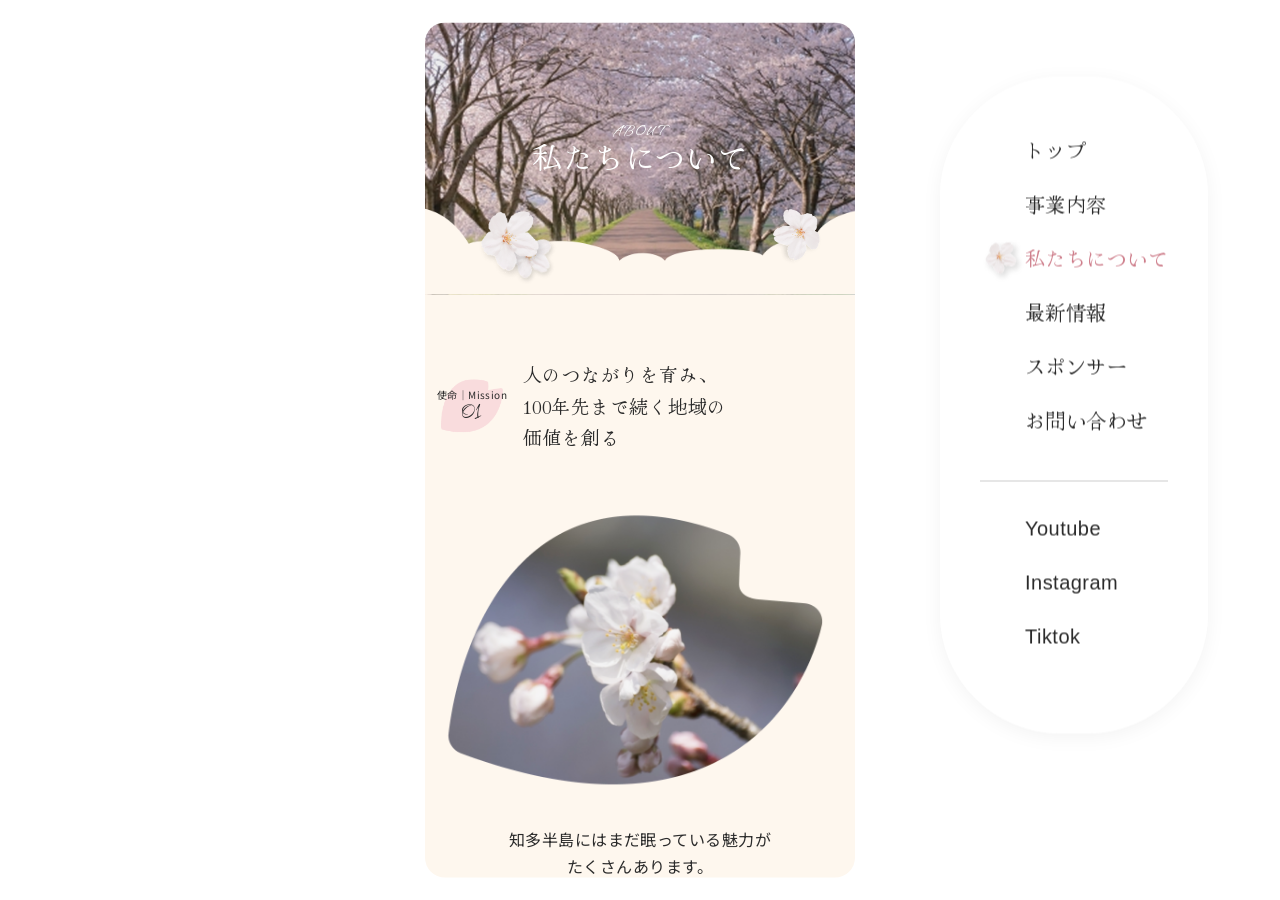
==== commit 0d89faea: "各所デザイン修正" ====
--- a/about.html
+++ b/about.html
@@ -132,7 +132,7 @@
                         </div>
                         <h2 class="box-title__main">
                             人のつながりを育み、<br>
-                            100年先まで続く地域の価値を創る</h2>
+                            100年先まで続く地域の<br>価値を創る</h2>
                     </div>
                     <img src="img/about-sakura-1.png" alt="about-sakura-1">
                     <div class="intro-text">
@@ -295,7 +295,7 @@
                         <p class="text">人を起点に。<br>
                             すべての事業は「目の前の一人」から始める。<br>
                             未来に残る価値を創る。<br>
-                            短期ではなく、100年後に誇れる仕事をする共創する。<br>
+                            短期ではなく、100年後に誇れる仕事をする。<br>
                             企業・地域・学校・個人と手を取り合い、<br>
                             学び続ける地域をつくる。<br>
                             教育・体験・対話を通じて人間力を育む。</p>
@@ -316,7 +316,7 @@
                         <p class="text message">「未来を植え、今を育てる。」<br>
                             私たちは、“桜を植える団体”ではありません。<br>
                             桜をきっかけに、人と人が出会い、関わり、<br>
-                            そして新しい価値が生まれ続ける「仕組み」を創る団体です。</p>
+                            そして新しい価値が生まれ続ける<br>「仕組み」を創る団体です。</p>
 
                         <p class="text">知多半島は、歴史・文化・産業に
                             恵まれた素晴らしい地域です。
@@ -333,23 +333,23 @@
                             誰もが心の中に、桜の記憶を持っています。</p>
 
                         <p class="text">だからこそ私たちは、桜を「植える」のではなく、桜を通じて「人の記憶と関係性」を育てていきます。</p>
-                        <p class="text"> また、私たちが大切にしているのは
+                        <p class="text"> また、私たちが大切にしているのは<br>
                             “人の根っこを育てること”です。</p>
 
                         <p class="text">地域の歴史を学び、
-                            先人の想いに触れ、
+                            先人の想いに触れ、<br>
                             目の前の人に手を差し伸べる——</p>
 
-                        <p class="text">そんな人が一人でも増えたとき、
+                        <p class="text">そんな人が一人でも増えたとき、<br>
                             その町は確実に強く、優しくなります。</p>
 
-                        <p class="text">桜は、すぐには大きくなりません。時間をかけて根を張り、
+                        <p class="text">桜は、すぐには大きくなりません。<br>時間をかけて根を張り、<br>
                             やがて人々を集める存在になります。</p>
 
-                        <p class="text">それは、まちづくりも、人づくりも同じです。</p>
+                        <p class="text">それは、まちづくりも、<br>人づくりも同じです。</p>
                         <p class="text">私たちはこれからも、地域・企業・学校・行政と共に、この知多半島に“100年後も誇れる風景”を残していきます。</p>
 
-                        <p class="text">一人ひとりの想いが重なり、
+                        <p class="text">一人ひとりの想いが重なり、<br>
                             やがて満開になるその日を信じて。</p>
 
                         <p class="text">一般社団法人 心晴塾 <br>
@@ -403,7 +403,7 @@
                             </div>
                             <div class="profile-item">
                                 <dt>メール</dt>
-                                <dd><a href="mailto:yamanaka.shokupan@gmail.com">yamanaka.shokupan@gmail.com</a></dd>
+                                <dd><a href="mailto:yamanaka.shokupan@gmail.com" class="email">yamanaka.shokupan@gmail.com</a></dd>
                             </div>
                             <div class="profile-item">
                                 <dt>事業内容</dt>
@@ -460,7 +460,7 @@
 
                         <nav class="footer__nav">
                             <ul class="footer__menu">
-                                <li><a href="service.html">トップ</a></li>
+                                <li><a href="index.html">トップ</a></li>
                                 <li><a href="service.html">事業内容</a></li>
                                 <li><a href="about.html">私たちについて</a></li>
                                 <li><a href="blog.html">最新情報</a></li>
--- a/main.css
+++ b/main.css
@@ -212,7 +212,7 @@
   flex-direction: column;
   justify-content: center;
   align-items: center;
-  background-image: url(../img/hanabira-4.png);
+  background-image: url(img/hanabira-4.png);
   background-size: cover;
   background-position: center;
 }
@@ -460,10 +460,11 @@
 }
 #top #service .service-list .item {
   position: absolute;
+  overflow-x: hidden;
 }
 #top #service .service-list .item.service1 {
-  top: 48px;
-  left: 2%;
+  top: 20px;
+  left: 1%;
   z-index: 1;
   width: 272px;
 }
@@ -474,7 +475,7 @@
   width: 232px;
 }
 #top #service .service-list .item.service3 {
-  top: 310px;
+  top: 350px;
   left: 3%;
   z-index: 3;
   width: 230px;
@@ -517,8 +518,11 @@
   padding-left: 16px;
 }
 #top #about ul li .box-title {
-  width: 400px;
+  width: 100%;
   margin-bottom: 16px;
+}
+#top #about ul li .box-title__main {
+  font-size: 1.8rem;
 }
 #top #about ul li .button {
   display: flex;
@@ -527,7 +531,7 @@
 }
 #top #about ul li .btn-detail {
   display: inline-block;
-  padding: 4px 24px;
+  padding: 4px 16px;
   border: 1px solid #2B2B2B;
   border-radius: 8px;
   color: #2B2B2B;
@@ -561,7 +565,7 @@
 }
 #top #cta .cta-box:before {
   content: "";
-  width: 398px;
+  width: 100%;
   height: 210px;
   background-color: transparent;
   border: 0.7px solid #2B2B2B;
@@ -586,6 +590,12 @@
   left: 0;
   bottom: -64px;
 }
+#top #cta .cta-box .btn {
+  width: 160px;
+}
+#top #cta .cta-box .btn img {
+  right: -5px;
+}
 #top #news {
   background-color: rgb(250, 232, 228);
   padding-block: 64px;
@@ -625,7 +635,7 @@
 #top #news .news-container .news-item .news-header .sakura-icon {
   width: 24px;
   height: 24px;
-  background: url("../img/top-sakura-deco.png") no-repeat center/contain;
+  background: url("img/top-sakura-deco.png") no-repeat center/contain;
   flex-shrink: 0;
 }
 #top #news .news-container .news-item .news-header .news-title {
@@ -659,7 +669,7 @@
   justify-content: space-between;
   align-items: center;
   cursor: pointer;
-  background: url(../img/contact-bg.png);
+  background: url(img/contact-bg.png);
   background-position: center;
   background-size: cover;
   border-radius: 20px;
@@ -680,10 +690,10 @@
 }
 #top .contact .before-footer-deco {
   width: 150px;
-  overflow: hidden;
-  position: absolute;
+  position: absolute;
+  right: 0;
   bottom: -20%;
-  right: 0;
+  overflow-x: hidden;
 }
 
 #about .fv {
@@ -834,6 +844,9 @@
   border-bottom: 1px solid #f6f6f6;
   align-items: flex-start;
 }
+#about #company .profile-list .profile-item .email {
+  font-size: 1.4rem;
+}
 #about #company .profile-list .profile-item dt {
   width: 30%;
   color: #CE7E8B;
@@ -1240,4 +1253,174 @@
 #service .contact .wrapper .flex .right .arrow {
   width: 50px;
   height: 50px;
+}
+
+#sponsor .fv {
+  position: relative;
+  background: url(../img/fv-img.png);
+  background-position: center;
+  background-size: cover;
+  padding: 100px 15px;
+  margin-bottom: 60px;
+}
+#sponsor .fv .section-title {
+  color: #FFFFFF;
+}
+#sponsor .fv .section-title span {
+  color: #FFFFFF;
+}
+#sponsor .fv .fv-bg {
+  position: absolute;
+  left: 0;
+  bottom: 0;
+  z-index: 1;
+}
+#sponsor .fv .hanabira {
+  position: absolute;
+}
+#sponsor .fv .hanabira-1 {
+  width: 80px;
+  height: 80px;
+  left: 50px;
+  bottom: 10px;
+  z-index: 4;
+}
+#sponsor .fv .hanabira-2 {
+  width: 57px;
+  height: 57px;
+  left: 80px;
+  bottom: 5px;
+  transform: rotate(15deg);
+  z-index: 3;
+}
+#sponsor .fv .hanabira-3 {
+  width: 66px;
+  height: 66px;
+  right: 30px;
+  bottom: 30px;
+  transform: rotate(150deg);
+  z-index: 2;
+}
+#sponsor .filter-list {
+  display: flex;
+  align-items: center;
+  justify-content: center;
+  gap: 10px;
+  padding-bottom: 34px;
+}
+#sponsor .filter-list li {
+  border: 1px solid #2B2B2B;
+  border-radius: 11px;
+  padding: 4px 16px;
+  transition: 0.3s;
+  cursor: pointer;
+}
+#sponsor .filter-list li:hover, #sponsor .filter-list li.active {
+  background-color: #CE7E8B;
+  border: 1px solid #CE7E8B;
+  color: #FFFFFF;
+}
+#sponsor .sponsors {
+  display: flex;
+  justify-content: flex-start;
+  align-items: stretch;
+  gap: 20px 5%;
+  flex-wrap: wrap;
+  padding-bottom: 20px;
+}
+#sponsor .sponsors .sponsor-box {
+  background-color: rgb(250, 232, 228);
+  width: 47.5%;
+  border-radius: 10px;
+  display: flex;
+  flex-direction: column;
+  padding: 15px 20px;
+  box-sizing: border-box;
+}
+#sponsor .sponsors .sponsor-box .logo {
+  background-color: #FFFFFF;
+  border-radius: 10px;
+  width: 100%;
+  padding: 10px;
+  margin-bottom: 16px;
+  display: flex;
+  align-items: center;
+  justify-content: center;
+}
+#sponsor .sponsors .sponsor-box .info {
+  text-align: left;
+  margin-top: auto;
+}
+#sponsor .sponsors .sponsor-box .info .name {
+  font-family: "Hina Mincho", serif;
+  line-height: 1;
+  font-size: 1.6rem;
+}
+#sponsor .sponsors .sponsor-box .info .tag {
+  font-size: 1.2rem;
+  color: #666;
+}
+#sponsor .pagination {
+  margin: 60px auto;
+  text-align: center;
+}
+#sponsor .pagination .nav-links {
+  display: flex;
+  justify-content: center;
+  gap: 7px;
+}
+#sponsor .pagination .page-numbers {
+  display: flex;
+  align-items: center;
+  justify-content: center;
+  width: 40px;
+  height: 26px;
+  border-radius: 8px;
+  border: 1px solid #2B2B2B;
+  background: #FFFFFF;
+  color: #2B2B2B;
+  text-decoration: none;
+  font-family: "Hina Mincho", serif;
+  font-size: 1.2rem;
+  transition: all 0.3s ease;
+}
+#sponsor .pagination .page-numbers.current {
+  background: #CE7E8B;
+  border-color: #CE7E8B;
+  color: #FFFFFF;
+}
+#sponsor .pagination .page-numbers:hover:not(.current) {
+  background: rgba(206, 126, 139, 0.1);
+  border-color: #CE7E8B;
+  color: #CE7E8B;
+}
+#sponsor .contact {
+  color: #FFFFFF;
+  text-align: left;
+  background-color: #FFFFFF;
+  padding-block: 64px;
+}
+#sponsor .contact .wrapper .flex {
+  display: flex;
+  justify-content: space-between;
+  align-items: center;
+  cursor: pointer;
+  background: url(../img/contact-bg.png);
+  background-position: center;
+  background-size: cover;
+  border-radius: 20px;
+  padding: 30px;
+}
+#sponsor .contact .wrapper .flex .left .contact-title {
+  font-size: 2.8rem;
+  font-weight: 400;
+  margin-bottom: 8px;
+}
+#sponsor .contact .wrapper .flex .left .contact-text {
+  font-size: 1.4rem;
+  font-weight: 400;
+}
+#sponsor .contact .wrapper .flex .right .arrow {
+  width: 50px;
+  height: 50px;
 }/*# sourceMappingURL=main.css.map */
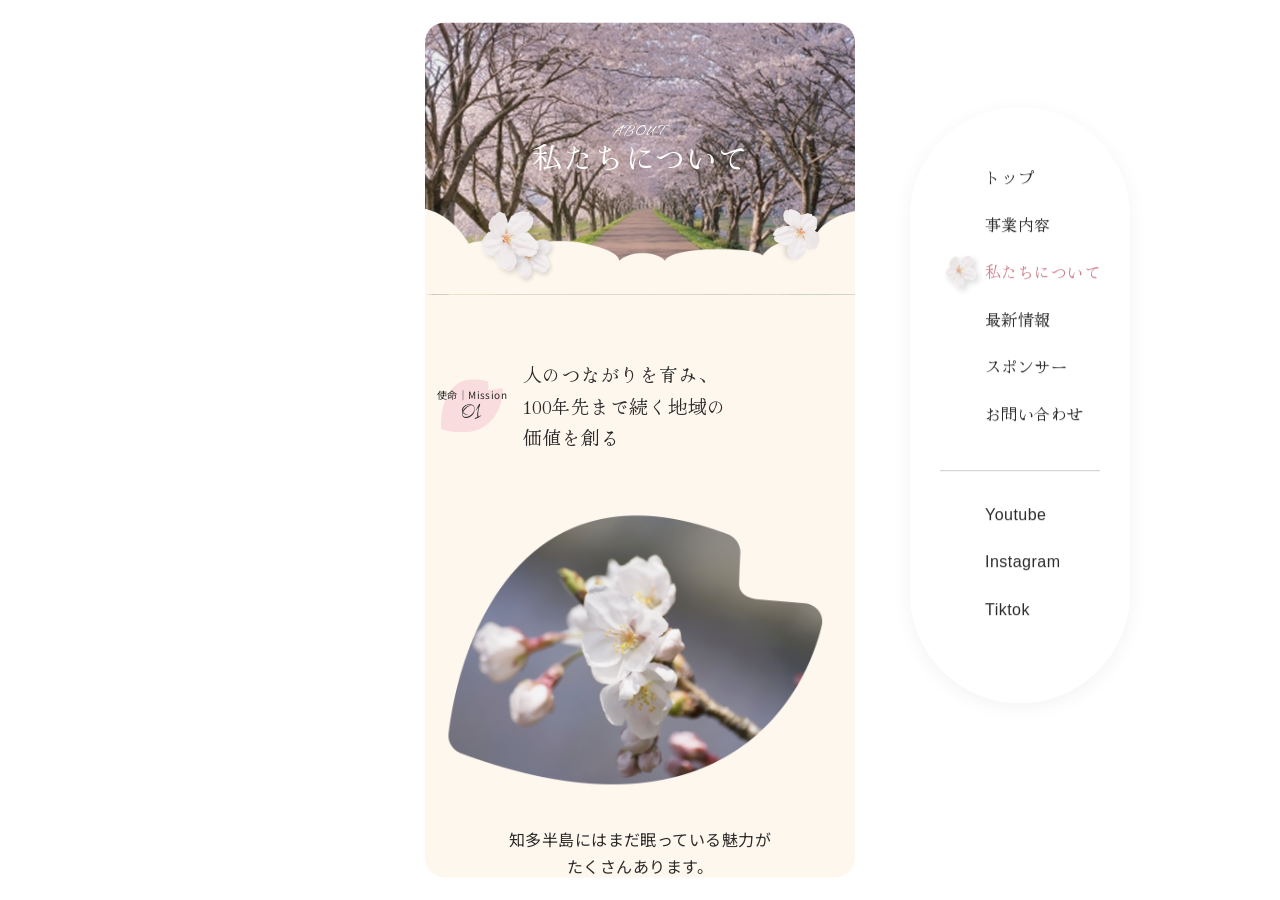
==== commit e590bd14: "hamburger menu added" ====
--- a/about.html
+++ b/about.html
@@ -114,7 +114,39 @@
     <div class="body"> <!-- .body 430px固定 -->
         <div class="body__inner"> <!-- inner スクロール部分 -->
 
-            <header></header>
+            <header>
+                <div class="hamburger_toggle">
+                    <span></span>
+                    <span></span>
+                    <span></span>
+                </div>
+
+                <nav class="hamburger-menu">
+                    <div class="hamburger-menu__inner">
+                        <ul class="hamburger-menu__list">
+                            <li><a href="index.html"><img src="img/header-deco.png" alt=""
+                                        class="sakura-icon">トップ</a></li>
+                            <li><a href="service.html"><img src="img/header-deco.png" alt=""
+                                        class="sakura-icon">事業内容</a></li>
+                            <li class="is-active"><a href="about.html"><img src="img/header-deco.png" alt=""
+                                        class="sakura-icon">私たちについて</a></li>
+                            <li><a href="blog.html"><img src="img/header-deco.png" alt="" class="sakura-icon">最新情報</a>
+                            </li>
+                            <li><a href="sponsor.html"><img src="img/header-deco.png" alt=""
+                                        class="sakura-icon">スポンサー</a></li>
+                            <li><a href="contact.html"><img src="img/header-deco.png" alt=""
+                                        class="sakura-icon">お問い合わせ</a></li>
+                        </ul>
+                        <div class="hamburger-menu__sub">
+                            <ul>
+                                <li><a href="#">Youtube</a></li>
+                                <li><a href="#">Instagram</a></li>
+                                <li><a href="#">Tiktok</a></li>
+                            </ul>
+                        </div>
+                    </div>
+                </nav>
+            </header>
 
             <main id="about">
                 <div class="fv">
@@ -155,7 +187,7 @@
 
                                 <li class="card">
                                     <div class="card__header">
-                                        <span class="en">TREE PLANTING</span>
+                                        <span class="en">FUTURE</span>
                                         <span class="num">01</span>
                                     </div>
 
@@ -167,7 +199,7 @@
 
                                 <li class="card">
                                     <div class="card__header">
-                                        <span class="en">TREE PLANTING</span>
+                                        <span class="en">COMMUNITY</span>
                                         <span class="num">02</span>
                                     </div>
 
@@ -180,7 +212,7 @@
 
                                 <li class="card">
                                     <div class="card__header">
-                                        <span class="en">TREE PLANTING</span>
+                                        <span class="en">SUSTAINABILITY</span>
                                         <span class="num">03</span>
                                     </div>
 
@@ -228,7 +260,7 @@
 
                                 <li class="card">
                                     <div class="card__header">
-                                        <span class="en">TREE PLANTING</span>
+                                        <span class="en">SYMBOL</span>
                                         <span class="num">01</span>
                                     </div>
 
@@ -241,7 +273,7 @@
 
                                 <li class="card">
                                     <div class="card__header">
-                                        <span class="en">TREE PLANTING</span>
+                                        <span class="en">EDUCATION</span>
                                         <span class="num">02</span>
                                     </div>
 
@@ -253,7 +285,7 @@
 
                                 <li class="card">
                                     <div class="card__header">
-                                        <span class="en">TREE PLANTING</span>
+                                        <span class="en">DEVELOPMENT</span>
                                         <span class="num">03</span>
                                     </div>
 
@@ -265,7 +297,7 @@
 
                                 <li class="card">
                                     <div class="card__header">
-                                        <span class="en">TREE PLANTING</span>
+                                        <span class="en">CULTURE</span>
                                         <span class="num">04</span>
                                     </div>
 
@@ -403,7 +435,8 @@
                             </div>
                             <div class="profile-item">
                                 <dt>メール</dt>
-                                <dd><a href="mailto:yamanaka.shokupan@gmail.com" class="email">yamanaka.shokupan@gmail.com</a></dd>
+                                <dd><a href="mailto:yamanaka.shokupan@gmail.com"
+                                        class="email">yamanaka.shokupan@gmail.com</a></dd>
                             </div>
                             <div class="profile-item">
                                 <dt>事業内容</dt>
@@ -448,11 +481,11 @@
                                 </p>
                             </div>
                             <ul class="footer__sns">
-                                <li><a href="#" target="_blank"><img src="img/footer-icon-fv.png" alt="Facebook"></a>
-                                </li>
+                                <!-- <li><a href="#" target="_blank"><img src="img/footer-icon-fv.png" alt="Facebook"></a></li> -->
                                 <li><a href="#" target="_blank"><img src="img/footer-icon-ig.png" alt="Instagram"></a>
                                 </li>
-                                <li><a href="#" target="_blank"><img src="img/footer-icon-x.png" alt="X"></a></li>
+                                <li><a href="#" target="_blank"><img src="img/footer-icon-tiktok.png" alt="Tiktok"></a>
+                                </li>
                                 <li><a href="#" target="_blank"><img src="img/footer-icon-yt.png" alt="YouTube"></a>
                                 </li>
                             </ul>
--- a/main.css
+++ b/main.css
@@ -78,12 +78,10 @@
   overflow-x: hidden;
   -webkit-font-smoothing: antialiased;
   margin: 0;
-  background-image: url(../img/background.png);
+  background-image: url(img/background.png);
   background-size: cover;
   background-position: center;
   background-attachment: fixed;
-  position: fixed;
-  z-index: 0;
 }
 @media (max-width: 768px) {
   body {
@@ -159,16 +157,16 @@
   top: -80px;
   width: 40px;
   height: 40px;
-  background-image: url(../img/haanbira-1.png);
+  background-image: url(img/haanbira-1.png);
   background-size: contain;
   background-repeat: no-repeat;
   animation: fall linear infinite;
 }
 .petals .petal:nth-child(2) {
-  background-image: url(../img/haanbira-3.png);
+  background-image: url(img/haanbira-3.png);
 }
 .petals .petal:nth-child(3), .petals .petal:nth-child(5) {
-  background-image: url(../img/haanbira-2.png);
+  background-image: url(img/haanbira-2.png);
 }
 
 .wrapper {
@@ -245,6 +243,12 @@
   background-color: #B6D176;
   border-radius: 40px;
   padding-block: 10px;
+  border: 3px solid transparent;
+}
+.btn:hover {
+  color: #B6D176;
+  background-color: #FEF7EE;
+  border: 2px solid #B6D176;
 }
 .btn img {
   width: 50px;
@@ -252,6 +256,24 @@
   position: absolute;
   right: 5px;
   bottom: -20px;
+}
+
+.btn-simple {
+  display: inline-block;
+  padding: 4px 16px;
+  border: 1px solid #2B2B2B;
+  border-radius: 8px;
+  color: #2B2B2B;
+  text-decoration: none;
+  font-size: 1.4rem;
+  background-color: transparent;
+  transition: all 0.3s;
+  font-family: "Hina Mincho", serif;
+}
+.btn-simple:hover {
+  background-color: #CE7E8B;
+  color: #FFFFFF;
+  border: 1px solid #CE7E8B;
 }
 
 .text {
@@ -274,79 +296,203 @@
   }
 }
 .side-menu {
+  display: block;
+  position: fixed;
+  top: 45%;
+  transform: translateY(-50%);
+  left: calc(50% + 270px);
+  z-index: 100;
+}
+.side-menu__inner {
+  background: rgba(255, 255, 255, 0.4);
+  backdrop-filter: blur(10px);
+  padding: 60px 30px;
+  border-radius: 120px;
+  box-shadow: 0 4px 20px rgba(0, 0, 0, 0.05);
+}
+.side-menu__list {
+  list-style: none;
+  padding: 0;
+}
+.side-menu__list li {
+  margin-bottom: 20px;
+}
+.side-menu__list li a {
+  position: relative;
+  display: block;
+  padding-left: 45px;
+  text-decoration: none;
+  color: #2B2B2B;
+  font-family: "Vujahday Script", "Hina Mincho", serif;
+  font-size: 1em;
+  transition: color 0.3s ease;
+}
+.side-menu__list li a .sakura-icon {
+  position: absolute;
+  left: 0;
+  top: 50%;
+  transform: translateY(-50%) translateX(-10px);
+  width: 50px;
+  height: auto;
+  opacity: 0;
+  transition: all 0.3s ease;
+  pointer-events: none;
+}
+.side-menu__list li a:hover {
+  color: #CE7E8B;
+}
+.side-menu__list li a:hover .sakura-icon {
+  opacity: 1;
+  transform: translateY(-50%) translateX(0);
+}
+.side-menu__list li.is-active a {
+  color: #CE7E8B;
+}
+.side-menu__list li.is-active a .sakura-icon {
+  opacity: 1;
+  transform: translateY(-50%) translateX(0);
+}
+.side-menu__sub {
+  margin-top: 40px;
+  border-top: 1px solid rgba(0, 0, 0, 0.2);
+  padding-top: 30px;
+}
+.side-menu__sub .side-menu__list a {
+  font-size: 1em;
+  color: #2B2B2B;
+  font-family: "Old Standard TT", sans-serif;
+}
+.side-menu__sub .side-menu__list a:hover {
+  color: #CE7E8B;
+}
+@media (max-width: 1000px) {
+  .side-menu {
+    display: none;
+  }
+}
+
+header {
   display: none;
 }
-@media (min-width: 1024px) {
-  .side-menu {
-    display: block;
-    position: fixed;
-    top: 45%;
-    transform: translateY(-50%);
-    left: calc(50% + 300px);
-    z-index: 100;
+@media (max-width: 1000px) {
+  header {
+    position: absolute;
+    top: 0;
+    left: 0;
+    width: 100%;
+    z-index: 1000;
+    height: 60px;
+    padding: 15px;
+    display: flex;
+    justify-content: flex-end;
+    align-items: center;
+    background-color: transparent;
   }
-  .side-menu__inner {
-    background: rgba(255, 255, 255, 0.4);
-    backdrop-filter: blur(10px);
-    padding: 60px 40px;
-    border-radius: 120px;
-    box-shadow: 0 4px 20px rgba(0, 0, 0, 0.05);
-  }
-  .side-menu__list {
-    list-style: none;
-    padding: 0;
-  }
-  .side-menu__list li {
-    margin-bottom: 20px;
-  }
-  .side-menu__list li a {
-    position: relative;
-    display: block;
-    padding-left: 45px;
-    text-decoration: none;
-    color: #2B2B2B;
-    font-family: "Vujahday Script", "Hina Mincho", serif;
-    font-size: 2rem;
-    transition: color 0.3s ease;
-  }
-  .side-menu__list li a .sakura-icon {
-    position: absolute;
-    left: 0;
-    top: 50%;
-    transform: translateY(-50%) translateX(-10px);
-    width: 50px;
-    height: auto;
-    opacity: 0;
-    transition: all 0.3s ease;
-    pointer-events: none;
-  }
-  .side-menu__list li a:hover {
-    color: #CE7E8B;
-  }
-  .side-menu__list li a:hover .sakura-icon {
-    opacity: 1;
-    transform: translateY(-50%) translateX(0);
-  }
-  .side-menu__list li.is-active a {
-    color: #CE7E8B;
-  }
-  .side-menu__list li.is-active a .sakura-icon {
-    opacity: 1;
-    transform: translateY(-50%) translateX(0);
-  }
-  .side-menu__sub {
-    margin-top: 40px;
-    border-top: 1px solid rgba(0, 0, 0, 0.2);
-    padding-top: 30px;
-  }
-  .side-menu__sub .side-menu__list a {
-    font-size: 2rem;
-    color: #2B2B2B;
-    font-family: "Old Standard TT", sans-serif;
-  }
-  .side-menu__sub .side-menu__list a:hover {
-    color: #CE7E8B;
-  }
+}
+header .hamburger_toggle {
+  width: 35px;
+  height: 24px;
+  cursor: pointer;
+  position: relative;
+  z-index: 1100;
+}
+header .hamburger_toggle span {
+  display: block;
+  width: 100%;
+  height: 2px;
+  background-color: #CE7E8B;
+  position: absolute;
+  left: 0;
+  transition: all 0.4s ease;
+}
+header .hamburger_toggle span:nth-child(1) {
+  top: 0;
+}
+header .hamburger_toggle span:nth-child(2) {
+  top: 50%;
+  transform: translateY(-50%);
+}
+header .hamburger_toggle span:nth-child(3) {
+  bottom: 0;
+}
+header .hamburger_toggle span:hover span:nth-child(2) {
+  transform: translateY(-50%) translateX(10px);
+}
+header .hamburger-menu {
+  position: fixed;
+  top: 0;
+  left: 0;
+  width: 100%;
+  height: 100%;
+  background: rgba(255, 255, 255, 0.95);
+  backdrop-filter: blur(8px);
+  display: flex;
+  justify-content: center;
+  align-items: center;
+  text-align: center;
+  opacity: 0;
+  visibility: hidden;
+  transition: all 0.4s ease;
+}
+header .hamburger-menu__list {
+  list-style: none;
+  padding: 0;
+}
+header .hamburger-menu__list li {
+  margin-bottom: 25px;
+}
+header .hamburger-menu__list li a {
+  font-size: 2rem;
+  font-family: "Vujahday Script", "Hina Mincho", serif;
+  color: #2B2B2B;
+  position: relative;
+}
+header .hamburger-menu__list li a .sakura-icon {
+  position: absolute;
+  left: -50px;
+  top: 50%;
+  transform: translateY(-50%) translateX(-10px);
+  width: 50px;
+  height: auto;
+  opacity: 0;
+  transition: all 0.3s ease;
+  pointer-events: none;
+}
+header .hamburger-menu__list li.is-active a {
+  color: #CE7E8B;
+}
+header .hamburger-menu__list li.is-active a .sakura-icon {
+  opacity: 1;
+  transform: translateY(-50%) translateX(0);
+}
+header .hamburger-menu__sub {
+  margin-top: 40px;
+  border-top: 1px solid rgba(0, 0, 0, 0.2);
+  padding-top: 30px;
+}
+header .hamburger-menu__sub a {
+  font-size: 1.8rem;
+  color: #2B2B2B;
+  font-family: "Old Standard TT", sans-serif;
+  padding-bottom: 16px;
+}
+header .hamburger-menu__sub a:hover {
+  color: #CE7E8B;
+}
+header.active .hamburger_toggle span:nth-child(1) {
+  top: 50%;
+  transform: rotate(45deg);
+}
+header.active .hamburger_toggle span:nth-child(2) {
+  opacity: 0;
+}
+header.active .hamburger_toggle span:nth-child(3) {
+  top: 50%;
+  transform: rotate(-45deg);
+}
+header.active .hamburger-menu {
+  opacity: 1;
+  visibility: visible;
 }
 
 .footer__inner {
@@ -528,22 +674,6 @@
   display: flex;
   justify-content: flex-start;
   padding-bottom: 64px;
-}
-#top #about ul li .btn-detail {
-  display: inline-block;
-  padding: 4px 16px;
-  border: 1px solid #2B2B2B;
-  border-radius: 8px;
-  color: #2B2B2B;
-  text-decoration: none;
-  font-size: 1.4rem;
-  background-color: transparent;
-  transition: all 0.3s;
-}
-#top #about ul li .btn-detail:hover {
-  background-color: #CE7E8B;
-  color: #FFFFFF;
-  border: 1px solid #CE7E8B;
 }
 #top #cta {
   padding-bottom: 40px;
@@ -698,7 +828,7 @@
 
 #about .fv {
   position: relative;
-  background: url(../img/fv-img.png);
+  background: url(img/fv-img.png);
   background-position: center;
   background-size: cover;
   padding: 100px 15px;
@@ -893,7 +1023,7 @@
   justify-content: space-between;
   align-items: center;
   cursor: pointer;
-  background: url(../img/contact-bg.png);
+  background: url(img/contact-bg.png);
   background-position: center;
   background-size: cover;
   border-radius: 20px;
@@ -915,7 +1045,7 @@
 
 #service .fv {
   position: relative;
-  background: url(../img/fv-img.png);
+  background: url(img/fv-img.png);
   background-position: center;
   background-size: cover;
   padding: 100px 15px;
@@ -972,8 +1102,13 @@
   position: relative;
 }
 #service .reason__list .item {
-  width: 170px;
-  position: absolute;
+  width: 175px;
+  position: absolute;
+}
+@media (max-width: 370px) {
+  #service .reason__list .item {
+    width: 150px;
+  }
 }
 #service .reason__list .item:nth-child(1) {
   top: 0;
@@ -981,13 +1116,13 @@
   z-index: 3;
 }
 #service .reason__list .item:nth-child(2) {
-  top: 30px;
+  top: 50px;
   left: 50%;
   transform: translateX(-50%);
   z-index: 2;
 }
 #service .reason__list .item:nth-child(3) {
-  top: 10px;
+  top: 0;
   right: 0;
   z-index: 1;
 }
@@ -1145,7 +1280,7 @@
   width: 20px;
   height: 20px;
   border-radius: 0;
-  background: url("../img/card-point.png") center/contain no-repeat;
+  background: url("img/card-point.png") center/contain no-repeat;
   background-color: transparent;
 }
 #service #movie {
@@ -1214,7 +1349,7 @@
   width: 20px;
   height: 20px;
   border-radius: 0;
-  background: url("../img/card-point.png") center/contain no-repeat;
+  background: url("img/card-point.png") center/contain no-repeat;
   background-color: transparent;
 }
 #service #esports .white-bg {
@@ -1229,13 +1364,14 @@
   text-align: left;
   background-color: #FFFFFF;
   padding-block: 64px;
+  position: relative;
 }
 #service .contact .wrapper .flex {
   display: flex;
   justify-content: space-between;
   align-items: center;
   cursor: pointer;
-  background: url(../img/contact-bg.png);
+  background: url(img/contact-bg.png);
   background-position: center;
   background-size: cover;
   border-radius: 20px;
@@ -1254,10 +1390,17 @@
   width: 50px;
   height: 50px;
 }
+#service .contact .before-footer-deco {
+  width: 150px;
+  position: absolute;
+  right: 0;
+  bottom: -20%;
+  overflow-x: hidden;
+}
 
 #sponsor .fv {
   position: relative;
-  background: url(../img/fv-img.png);
+  background: url(img/fv-img.png);
   background-position: center;
   background-size: cover;
   padding: 100px 15px;
@@ -1370,6 +1513,195 @@
   gap: 7px;
 }
 #sponsor .pagination .page-numbers {
+  display: flex;
+  align-items: center;
+  justify-content: center;
+  width: 50px;
+  height: 30px;
+}
+#sponsor .pagination .page-numbers.current {
+  background: #CE7E8B;
+  border-color: #CE7E8B;
+  color: #FFFFFF;
+}
+#sponsor .pagination .page-numbers:hover:not(.current) {
+  background: rgba(206, 126, 139, 0.1);
+  border-color: #CE7E8B;
+  color: #CE7E8B;
+}
+#sponsor .contact {
+  color: #FFFFFF;
+  text-align: left;
+  background-color: #FFFFFF;
+  padding-block: 64px;
+}
+#sponsor .contact .wrapper .flex {
+  display: flex;
+  justify-content: space-between;
+  align-items: center;
+  cursor: pointer;
+  background: url(img/contact-bg.png);
+  background-position: center;
+  background-size: cover;
+  border-radius: 20px;
+  padding: 30px;
+}
+#sponsor .contact .wrapper .flex .left .contact-title {
+  font-size: 2.8rem;
+  font-weight: 400;
+  margin-bottom: 8px;
+}
+#sponsor .contact .wrapper .flex .left .contact-text {
+  font-size: 1.4rem;
+  font-weight: 400;
+}
+#sponsor .contact .wrapper .flex .right .arrow {
+  width: 50px;
+  height: 50px;
+}
+
+#blog .fv {
+  position: relative;
+  background: url(img/fv-img.png);
+  background-position: center;
+  background-size: cover;
+  padding: 100px 15px;
+}
+#blog .fv .section-title {
+  color: #FFFFFF;
+}
+#blog .fv .section-title span {
+  color: #FFFFFF;
+}
+#blog .fv .fv-bg {
+  position: absolute;
+  left: 0;
+  bottom: 0;
+  z-index: 1;
+}
+#blog .fv .hanabira {
+  position: absolute;
+}
+#blog .fv .hanabira-1 {
+  width: 80px;
+  height: 80px;
+  left: 50px;
+  bottom: 10px;
+  z-index: 4;
+}
+#blog .fv .hanabira-2 {
+  width: 57px;
+  height: 57px;
+  left: 80px;
+  bottom: 5px;
+  transform: rotate(15deg);
+  z-index: 3;
+}
+#blog .fv .hanabira-3 {
+  width: 66px;
+  height: 66px;
+  right: 30px;
+  bottom: 30px;
+  transform: rotate(150deg);
+  z-index: 2;
+}
+#blog .blog {
+  position: relative;
+  background: #fdf4f1;
+  padding-block: 60px;
+}
+#blog .blog__category-nav {
+  font-family: "Hina Mincho", serif;
+  margin-bottom: 48px;
+}
+#blog .blog__category-nav .list {
+  display: flex;
+  justify-content: center;
+  align-items: center;
+  gap: 11px;
+}
+@media (max-width: 370px) {
+  #blog .blog__category-nav .list {
+    gap: 8px;
+  }
+}
+#blog .blog__category-nav .list .item {
+  color: #2B2B2B;
+  border: 0.5px solid #2B2B2B;
+  border-radius: 11px;
+  transition: all 0.3s;
+  padding: 8px 16px;
+}
+@media (max-width: 370px) {
+  #blog .blog__category-nav .list .item {
+    padding: 8px 10px;
+  }
+}
+#blog .blog__category-nav .list .item.is-active {
+  color: #FFFFFF;
+  border: 0.5px solid #CE7E8B;
+  background: #CE7E8B;
+}
+#blog .blog__category-nav .list .item:hover {
+  background-color: #CE7E8B;
+  color: #FFFFFF;
+  border: 0.5px solid #CE7E8B;
+}
+#blog .blog__posts .post {
+  background: #FFFFFF;
+  border-radius: 10px;
+  margin-bottom: 20px;
+}
+#blog .blog__posts .post__link {
+  width: 100%;
+  height: 100%;
+  padding: 20px;
+}
+#blog .blog__posts .post__link .img {
+  border-radius: 10px;
+  margin-bottom: 20px;
+}
+#blog .blog__posts .post__link .flex {
+  display: flex;
+  justify-content: space-between;
+  align-items: center;
+}
+#blog .blog__posts .post__link .flex__left {
+  flex: 1;
+  font-family: "Hina Mincho", serif;
+}
+#blog .blog__posts .post__link .flex__left .title {
+  font-size: 2.2rem;
+  font-weight: 400;
+  display: flex;
+  justify-content: left;
+  align-items: center;
+}
+#blog .blog__posts .post__link .flex__left .title .sakura {
+  width: 29px;
+  margin-right: 8px;
+}
+#blog .blog__posts .post__link .flex__left .category {
+  text-align: left;
+  color: #909090;
+  font-size: 1rem;
+}
+#blog .blog__posts .post__link .flex__right {
+  width: 29px;
+}
+#blog .blog__posts .post__link .flex__right .arrow {
+  width: 100%;
+}
+#blog .blog .pagination {
+  margin: 60px auto;
+  text-align: center;
+}
+#blog .blog .pagination .nav-links {
+  display: flex;
+  justify-content: center;
+  gap: 7px;
+}
+#blog .blog .pagination .page-numbers {
   display: flex;
   align-items: center;
   justify-content: center;
@@ -1384,43 +1716,239 @@
   font-size: 1.2rem;
   transition: all 0.3s ease;
 }
-#sponsor .pagination .page-numbers.current {
+#blog .blog .pagination .page-numbers.current {
   background: #CE7E8B;
   border-color: #CE7E8B;
   color: #FFFFFF;
 }
-#sponsor .pagination .page-numbers:hover:not(.current) {
+#blog .blog .pagination .page-numbers:hover:not(.current) {
   background: rgba(206, 126, 139, 0.1);
   border-color: #CE7E8B;
   color: #CE7E8B;
 }
-#sponsor .contact {
+#blog .blog__bg {
+  width: 100%;
+  position: absolute;
+  left: 0;
+  bottom: -43px;
+}
+@media (max-width: 370px) {
+  #blog .blog__bg {
+    bottom: -35px;
+  }
+}
+#blog .contact {
   color: #FFFFFF;
   text-align: left;
   background-color: #FFFFFF;
   padding-block: 64px;
-}
-#sponsor .contact .wrapper .flex {
+  position: relative;
+}
+#blog .contact .wrapper .flex {
   display: flex;
   justify-content: space-between;
   align-items: center;
   cursor: pointer;
-  background: url(../img/contact-bg.png);
+  background: url(img/contact-bg.png);
   background-position: center;
   background-size: cover;
   border-radius: 20px;
   padding: 30px;
 }
-#sponsor .contact .wrapper .flex .left .contact-title {
+#blog .contact .wrapper .flex .left .contact-title {
   font-size: 2.8rem;
   font-weight: 400;
   margin-bottom: 8px;
 }
-#sponsor .contact .wrapper .flex .left .contact-text {
+#blog .contact .wrapper .flex .left .contact-text {
   font-size: 1.4rem;
   font-weight: 400;
 }
-#sponsor .contact .wrapper .flex .right .arrow {
+#blog .contact .wrapper .flex .right .arrow {
   width: 50px;
   height: 50px;
+}
+#blog .contact .before-footer-deco {
+  width: 150px;
+  position: absolute;
+  right: 0;
+  bottom: -20%;
+  overflow-x: hidden;
+}
+
+#blog-detail .fv {
+  position: relative;
+  background: url(img/fv-img.png);
+  background-position: center;
+  background-size: cover;
+  padding: 100px 15px;
+}
+#blog-detail .fv .section-title {
+  color: #FFFFFF;
+}
+#blog-detail .fv .section-title span {
+  color: #FFFFFF;
+}
+#blog-detail .fv .fv-bg {
+  position: absolute;
+  left: 0;
+  bottom: 0;
+  z-index: 1;
+}
+#blog-detail .fv .hanabira {
+  position: absolute;
+}
+#blog-detail .fv .hanabira-1 {
+  width: 80px;
+  height: 80px;
+  left: 50px;
+  bottom: 10px;
+  z-index: 4;
+}
+#blog-detail .fv .hanabira-2 {
+  width: 57px;
+  height: 57px;
+  left: 80px;
+  bottom: 5px;
+  transform: rotate(15deg);
+  z-index: 3;
+}
+#blog-detail .fv .hanabira-3 {
+  width: 66px;
+  height: 66px;
+  right: 30px;
+  bottom: 30px;
+  transform: rotate(150deg);
+  z-index: 2;
+}
+#blog-detail .blog {
+  position: relative;
+  background: linear-gradient(to bottom, #FFFFFF, rgba(250, 232, 228, 0.5));
+  padding-block: 60px;
+}
+#blog-detail .blog__category-nav {
+  font-family: "Hina Mincho", serif;
+  margin-bottom: 48px;
+}
+#blog-detail .blog__category-nav .list {
+  display: flex;
+  justify-content: center;
+  align-items: center;
+  gap: 11px;
+}
+@media (max-width: 370px) {
+  #blog-detail .blog__category-nav .list {
+    gap: 8px;
+  }
+}
+#blog-detail .blog__category-nav .list .item {
+  color: #2B2B2B;
+  border: 0.5px solid #2B2B2B;
+  border-radius: 11px;
+  transition: all 0.3s;
+  padding: 8px 16px;
+}
+@media (max-width: 370px) {
+  #blog-detail .blog__category-nav .list .item {
+    padding: 8px 10px;
+  }
+}
+#blog-detail .blog__category-nav .list .item.is-active {
+  color: #FFFFFF;
+  border: 0.5px solid #CE7E8B;
+  background: #CE7E8B;
+}
+#blog-detail .blog__category-nav .list .item:hover {
+  background-color: #CE7E8B;
+  color: #FFFFFF;
+  border: 0.5px solid #CE7E8B;
+}
+#blog-detail .blog .post {
+  border-radius: 10px;
+  margin-bottom: 46px;
+}
+#blog-detail .blog .post__header {
+  font-family: "Hina Mincho", serif;
+  margin-bottom: 15px;
+}
+#blog-detail .blog .post__header .title {
+  font-size: 2.2rem;
+  font-weight: 400;
+  display: flex;
+  justify-content: left;
+  align-items: center;
+}
+#blog-detail .blog .post__header .category {
+  text-align: left;
+  color: #909090;
+  font-size: 1rem;
+}
+#blog-detail .blog .post__img {
+  border-radius: 10px;
+  margin-bottom: 30px;
+}
+#blog-detail .blog .post__textarea {
+  text-align: left;
+  border-left: 1px solid #CE7E8B;
+  padding-left: 15px;
+}
+#blog-detail .blog .post__back {
+  border: 0.5px solid #2B2B2B;
+  border-radius: 10px;
+  transition: all 0.3s;
+  padding: 10px 20px;
+}
+#blog-detail .blog .post__back:hover {
+  background-color: #CE7E8B;
+  color: #FFFFFF;
+  border: 0.5px solid #CE7E8B;
+}
+#blog-detail .blog__bg {
+  width: 100%;
+  position: absolute;
+  left: 0;
+  bottom: -43px;
+}
+@media (max-width: 370px) {
+  #blog-detail .blog__bg {
+    bottom: -35px;
+  }
+}
+#blog-detail .contact {
+  color: #FFFFFF;
+  text-align: left;
+  background-color: #FFFFFF;
+  padding-block: 64px;
+  position: relative;
+}
+#blog-detail .contact .wrapper .flex {
+  display: flex;
+  justify-content: space-between;
+  align-items: center;
+  cursor: pointer;
+  background: url(img/contact-bg.png);
+  background-position: center;
+  background-size: cover;
+  border-radius: 20px;
+  padding: 30px;
+}
+#blog-detail .contact .wrapper .flex .left .contact-title {
+  font-size: 2.8rem;
+  font-weight: 400;
+  margin-bottom: 8px;
+}
+#blog-detail .contact .wrapper .flex .left .contact-text {
+  font-size: 1.4rem;
+  font-weight: 400;
+}
+#blog-detail .contact .wrapper .flex .right .arrow {
+  width: 50px;
+  height: 50px;
+}
+#blog-detail .contact .before-footer-deco {
+  width: 150px;
+  position: absolute;
+  right: 0;
+  bottom: -20%;
+  overflow-x: hidden;
 }/*# sourceMappingURL=main.css.map */
